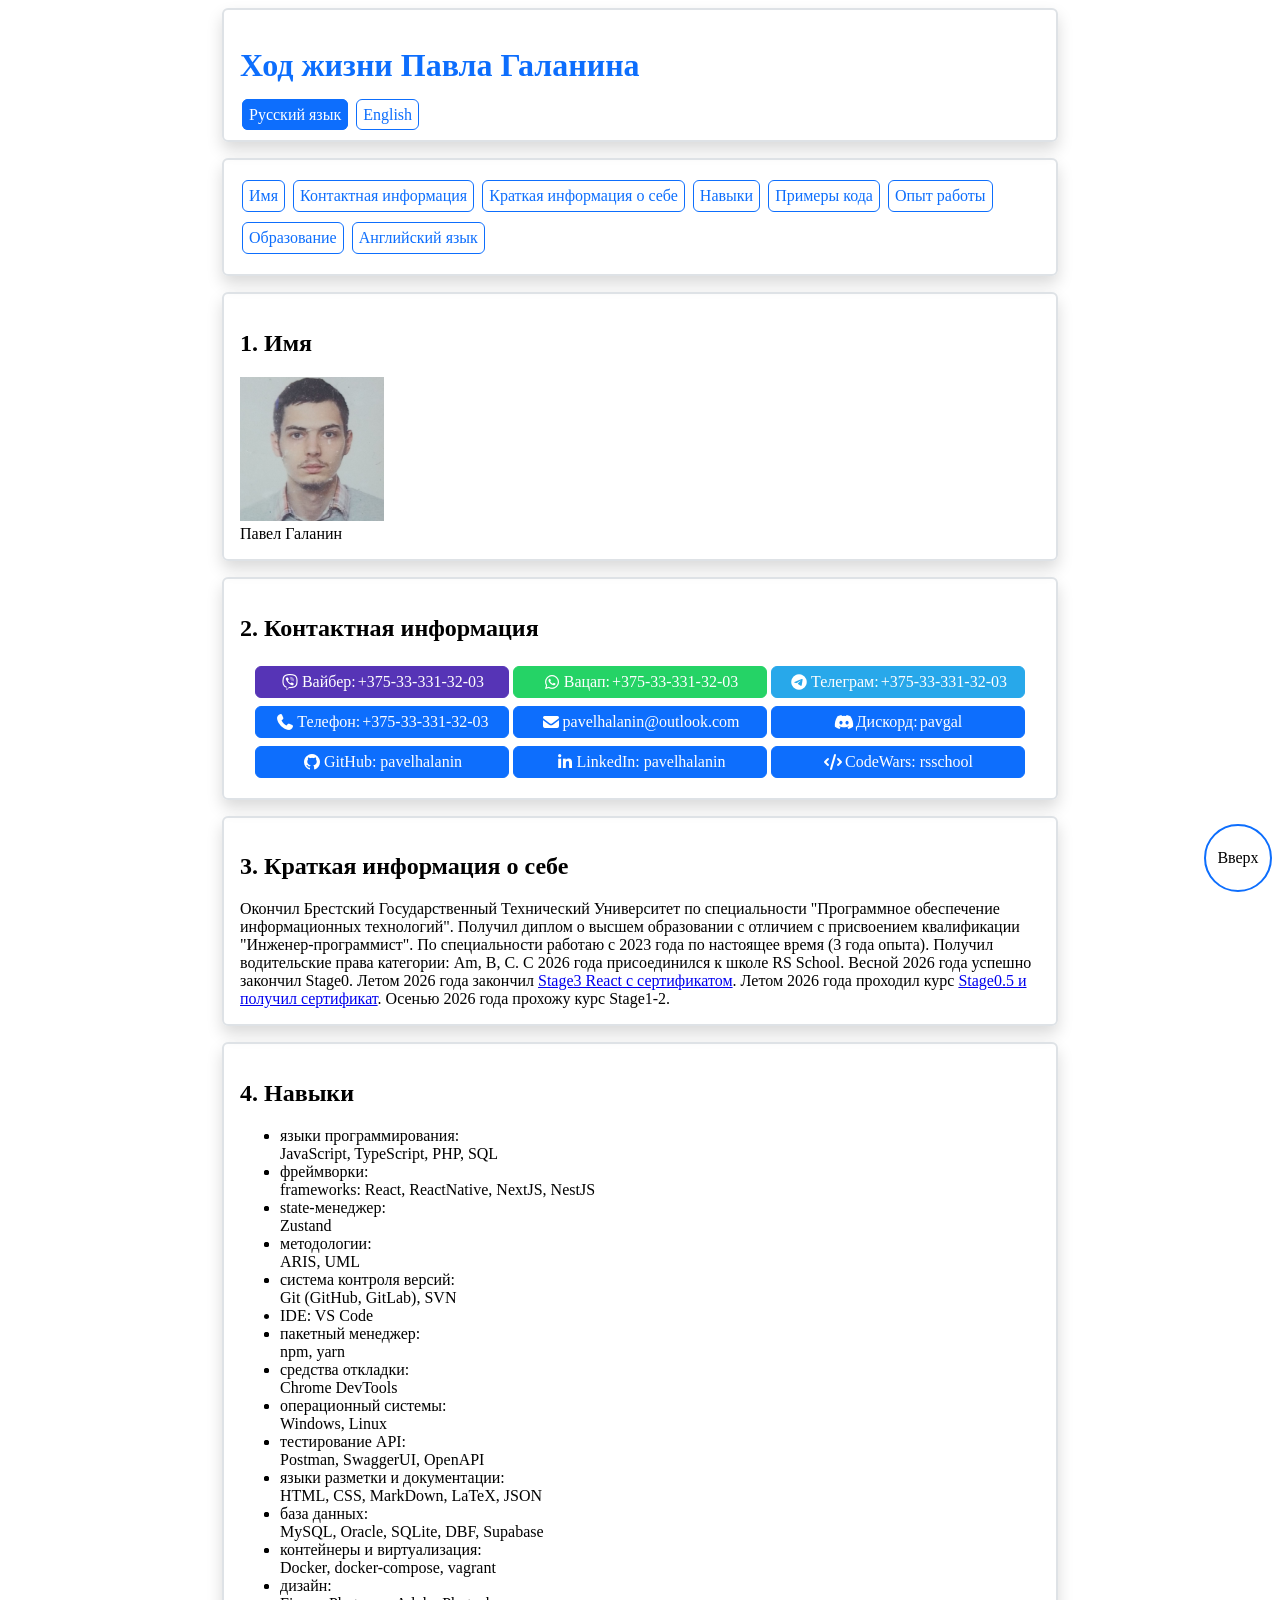
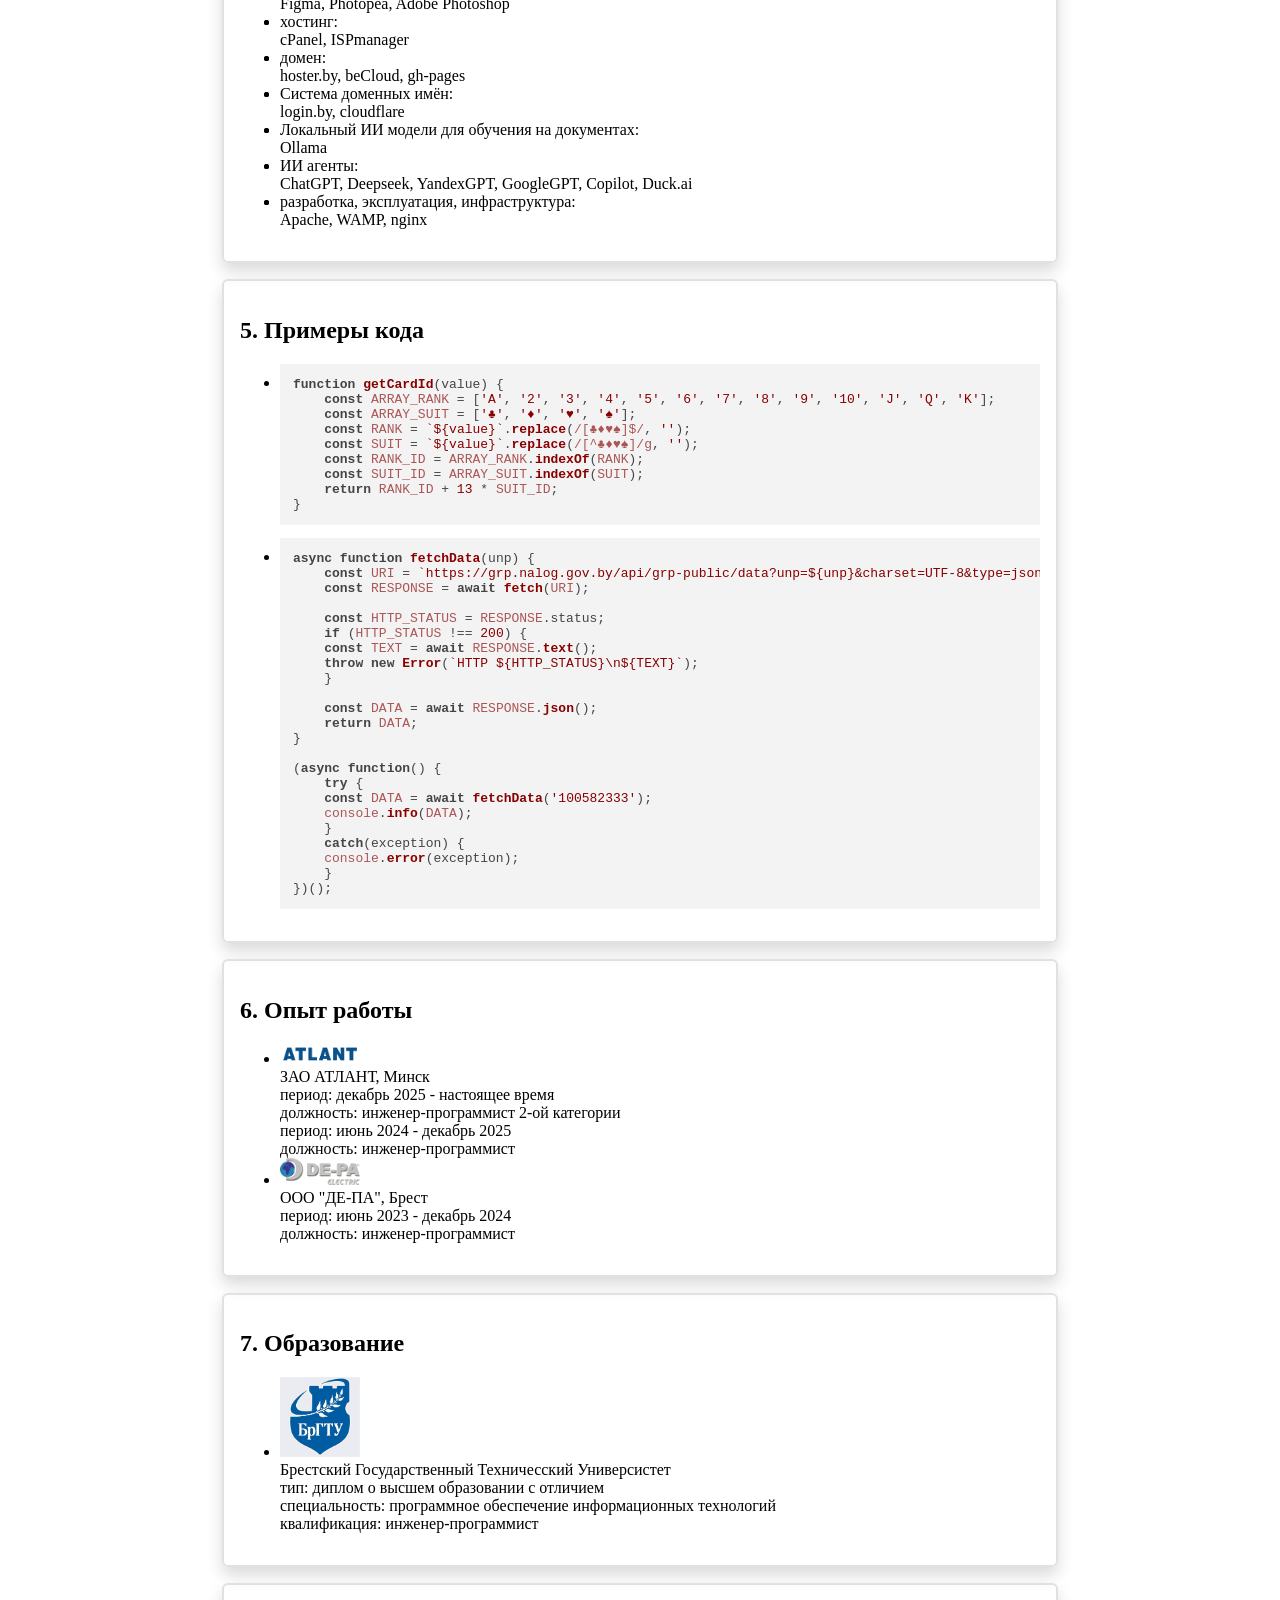
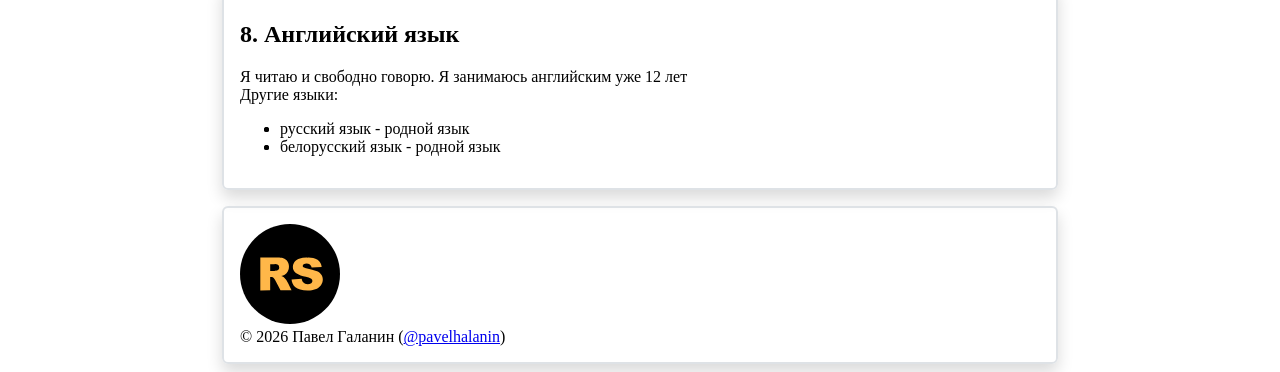
==== index.html @ 4075bc16 "feat: css added for contact information" ====
<!DOCTYPE html>
<html lang="en">

<head>
    <meta charset="UTF-8">
    <meta name="viewport" content="width=device-width, initial-scale=1.0">
    <title>CV</title>
    <link rel="stylesheet" href="./style.css">
    <link rel="stylesheet" href="./assets/libs/fontawesome-free/modules/@fortawesome/fontawesome-free/css/all.min.css">
</head>

<body>
    <input type="radio" name="lang" value="ru" id="lang-ru" checked>
    <input type="radio" name="lang" value="en" id="lang-en">
    <a href="#top">
        <span data-lang="ru">Вверх</span>
        <span data-lang="en">Top</span>
    </a>
    <div class="page__content_wrapper" id="#top">
        <div class="page__content_inner">
            <h1 class="text-primary">
                <span data-lang="ru">Ход жизни Павла Галанина</span>
                <span data-lang="en">Pavel Halanin CV</span>
            </h1>
            <span>
                <label class="btn language__label" for="lang-ru">Русский язык</label>
            </span>
            <span>
                <label class="btn language__label" for="lang-en">English</label>
            </span>
        </div>
    </div>
    <header class="page__content_wrapper">
        <div class="page__content_inner">
            <nav class="page__main_menu">
                <ul>
                    <li>
                        <a class="btn btn-outline-primary" href="#id1-full-name">
                            <span data-lang="ru">Имя</span>
                            <span data-lang="en">Full Name</span>
                        </a>
                    </li>
                    <li>
                        <a class="btn btn-outline-primary" href="#id2-contact-information">
                            <span data-lang="ru">Контактная информация</span>
                            <span data-lang="en">Contact information</span>
                        </a>
                    </li>
                    <li>
                        <a class="btn btn-outline-primary" href="#id3-brief-self-introduction">
                            <span data-lang="ru">Краткая информация о себе</span>
                            <span data-lang="en">Brief Self&#8209;Introduction</span>
                        </a>
                    </li>
                    <li>
                        <a class="btn btn-outline-primary" href="#id4-skills">
                            <span data-lang="ru">Навыки</span>
                            <span data-lang="en">Skills</span>
                        </a>
                    </li>
                    <li>
                        <a class="btn btn-outline-primary" href="#id5-code-examples">
                            <span data-lang="ru">Примеры кода</span>
                            <span data-lang="en">Code Examples</span>
                        </a>
                    </li>
                    <li>
                        <a class="btn btn-outline-primary" href="#id6-work-experience">
                            <span data-lang="ru">Опыт работы</span>
                            <span data-lang="en">Work Experience</span>
                        </a>
                    </li>
                    <li>
                        <a class="btn btn-outline-primary" href="#id7-education">
                            <span data-lang="ru">Образование</span>
                            <span data-lang="en">Education</span>
                        </a>
                    </li>
                    <li>
                        <a class="btn btn-outline-primary" href="#id8-english-language">
                            <span data-lang="ru">Английский язык</span>
                            <span data-lang="en">English Language</span>
                        </a>
                    </li>
                </ul>
            </nav>
        </div>
    </header>
    <main>
        <section class="page__content_wrapper" id="id1-full-name">
            <div class="page__content_inner">
                <h2>
                    <span data-lang="ru">1. Имя</span>
                    <span data-lang="en">1. Full Name</span>
                </h2>
                <div>
                    <img src="./assets/name/I.png" alt="">
                </div>
                <div data-lang="ru">Павел Галанин</div>
                <div data-lang="en">Pavel Halanin</div>
            </div>
        </section>
        <section class="page__content_wrapper" id="id2-contact-information">
            <div class="page__content_inner">
                <h2>
                    <span data-lang="ru">2. Контактная информация</span>
                    <span data-lang="en">2. Contact information</span>
                </h2>
                <ul>
                    <li>
                        <a class="btn btn-primary" data-contact-type="viber" href="viber://add?number=375333313203">
                            <i class="fa-brands fa-viber"></i>
                            <span data-lang="ru">Вайбер:</span>
                            <span data-lang="en">Viber:</span>
                            +375&#8209;33&#8209;331&#8209;32&#8209;03
                        </a>
                    </li>
                    <li>
                        <a class="btn btn-primary" data-contact-type="whatsapp" href="https://api.whatsapp.com/send?phone=375333313203">
                            <i class="fa-brands fa-whatsapp"></i>
                            <span data-lang="ru">Вацап:</span>
                            <span data-lang="en">WhatsApp:</span>
                            +375&#8209;33&#8209;331&#8209;32&#8209;03
                        </a>
                    </li>
                    <li>
                        <a class="btn btn-primary" data-contact-type="telegram" href="https://t.me/+375333313203">
                            <i class="fa-brands fa-telegram"></i>
                            <span data-lang="ru">Телеграм:</span>
                            <span data-lang="en">Telegram:</span>
                            +375&#8209;33&#8209;331&#8209;32&#8209;03
                        </a>
                    </li>
                                 <li>
                        <a class="btn btn-primary" href="tel:+375333313203">
                            <i class="fa-solid fa-phone"></i>
                            <span data-lang="ru">Телефон:</span>
                            <span data-lang="en">Phone:</span>
                            +375&#8209;33&#8209;331&#8209;32&#8209;03
                        </a>
                    </li>
                    <li>
                        <a class="btn btn-primary" href="mailto:pavelhalanin@outlook.com">
                            <i class="fa-solid fa-envelope"></i>
                            pavelhalanin@outlook.com
                        </a>
                    </li>
                    <li>
                        <a class="btn btn-primary" href="https://discord.com/users/1482615972060991488">
                            <i class="fa-brands fa-discord"></i>
                            <span data-lang="ru">Дискорд:</span>
                            <span data-lang="en">Discord:</span>
                            pavgal
                        </a>
                    </li>
                    <li>
                        <a class="btn btn-primary" href="https://github.com/pavelhalanin">
                            <i class="fa-brands fa-github"></i>
                            GitHub:
                            pavelhalanin
                        </a>
                    </li>
                    <li>
                        <a class="btn btn-primary" href="https://www.linkedin.com/in/pavelhalanin/">
                            <i class="fa-brands fa-linkedin-in"></i>
                            LinkedIn:
                            pavelhalanin
                        </a>
                    </li>
                    <li>
                        <a class="btn btn-primary" href="https://www.codewars.com/users/rsschool_7f3e087f4b5570c1">
                            <i class="fa-solid fa-code"></i>
                            CodeWars:
                            rsschool
                        </a>
                    </li>
                </ul>
            </div>
        </section>
        <section class="page__content_wrapper" id="id3-brief-self-introduction">
            <div class="page__content_inner">
                <h2>
                    <span data-lang="ru">3. Краткая информация о себе</span>
                    <span data-lang="en">3. Brief Self&#8209;Introduction</span>
                </h2>
                <div data-lang="ru">
                    Окончил Брестский Государственный Технический Университет по специальности "Программное обеспечение
                    информационных технологий". Получил диплом о высшем образовании с отличием с присвоением
                    квалификации
                    "Инженер&#8209;программист". По специальности работаю с 2023 года по настоящее время (3 года опыта).
                    Получил
                    водительские права категории: Am, B, C. С 2026 года присоединился к школе RS School. Весной 2026
                    года
                    успешно закончил Stage0. Летом 2026 года закончил <a target="_blank"
                        href="https://app.rs.school/certificate/sbwv7urx">Stage3 React с
                        сертификатом</a>. Летом 2026 года проходил курс <a target="_blank"
                        href="https://app.rs.school/certificate/zqp3ydoz">Stage0.5 и получил
                        сертификат</a>. Осенью 2026 года прохожу курс Stage1&#8209;2.
                </div>
                <div data-lang="en">
                    I graduated from Brest State Technical University with a degree in Information Technology Software.
                    Obtained
                    a higher education diploma with honors, qualifying as a Software Engineer. I have been working in
                    the
                    field
                    since 2023 (3 years of experience). Obtained a driver's license for categories: Am, B, C. In 2026, I
                    joined
                    RS School. In the spring of 2026, I successfully completed Stage 0. In the summer of 2026, I
                    completed
                    the
                    <a target="_blank" href="https://app.rs.school/certificate/sbwv7urx">Stage 3 React course and
                        received a
                        certificate</a>. Also in the
                    summer of 2026, I completed the <a target="_blank"
                        href="https://app.rs.school/certificate/zqp3ydoz">Stage
                        0.5 course and obtained a
                        certificate</a>. In the autumn of 2026, I am taking the Stage 1&#8209;2
                    course.
                </div>
            </div>
        </section>
        <section class="page__content_wrapper" id="id4-skills">
            <div class="page__content_inner">
                <h2>
                    <span data-lang="ru">4. Навыки</span>
                    <span data-lang="en">4. Skills</span>
                </h2>
                <ul>
                    <li>
                        <span data-lang="ru">языки программирования:</span>
                        <span data-lang="en">programming languages</span>
                        JavaScript, TypeScript, PHP, SQL
                    </li>
                    <li>
                        <span data-lang="ru">фреймворки:</span>
                        <span data-lang="en">frameworks:</span>
                        frameworks: React, ReactNative, NextJS, NestJS
                    </li>
                    <li>
                        <span data-lang="ru">state&#8209;менеджер:</span>
                        <span data-lang="en">state manager:</span>
                        Zustand
                    </li>
                    <li>
                        <span data-lang="ru">методологии:</span>
                        <span data-lang="en">methodologies:</span>
                        ARIS, UML
                    </li>
                    <li>
                        <span data-lang="ru">система контроля версий:</span>
                        <span data-lang="en">version control systems:</span>
                        Git (GitHub, GitLab), SVN
                    </li>
                    <li>
                        IDE: VS Code
                    </li>
                    <li>
                        <span data-lang="ru">пакетный менеджер:</span>
                        <span data-lang="en">package managers:</span>
                        npm, yarn
                    </li>
                    <li>
                        <span data-lang="ru">средства откладки:</span>
                        <span data-lang="en">debugging tools:</span>
                        Chrome DevTools
                    </li>
                    <li>
                        <span data-lang="ru">операционный системы:</span>
                        <span data-lang="en">operating systems:</span>
                        Windows, Linux
                    </li>
                    <li>
                        <span data-lang="ru">тестирование API:</span>
                        <span data-lang="en">API testing:</span>
                        Postman, SwaggerUI, OpenAPI
                    </li>
                    <li>
                        <span data-lang="ru">языки разметки и документации:</span>
                        <span data-lang="en">markup &amp; documentation languages:</span>
                        HTML, CSS, MarkDown, LaTeX, JSON
                    </li>
                    <li>
                        <span data-lang="ru">база данных:</span>
                        <span data-lang="en">database:</span>
                        MySQL, Oracle, SQLite, DBF, Supabase
                    </li>
                    <li>
                        <span data-lang="ru">контейнеры и виртуализация:</span>
                        <span data-lang="en">containers &amp; virtualization:</span>
                        Docker, docker-compose, vagrant
                    </li>
                    <li>
                        <span data-lang="ru">дизайн:</span>
                        <span data-lang="en">design:</span>
                        Figma, Photopea, Adobe Photoshop
                    </li>
                    <li>
                        <span data-lang="ru">хостинг:</span>
                        <span data-lang="en">hosting:</span>
                        cPanel, ISPmanager
                    </li>
                    <li>
                        <span data-lang="ru">домен:</span>
                        <span data-lang="en">domain:</span>
                        hoster.by, beCloud, gh&#8209;pages
                    </li>
                    <li>
                        <span data-lang="ru">Система доменных имён:</span>
                        <span data-lang="en">Domain Name System:</span>
                        login.by, cloudflare
                    </li>
                    <li>
                        <span data-lang="ru">Локальный ИИ модели для обучения на документах:</span>
                        <span data-lang="en">Local AI Models for RAG:</span>
                        Ollama
                    </li>
                    <li>
                        <span data-lang="ru">ИИ агенты:</span>
                        <span data-lang="en">AI agents:</span>
                        ChatGPT, Deepseek, YandexGPT, GoogleGPT, Copilot, Duck.ai
                    </li>
                    <li>
                        <span data-lang="ru">разработка, эксплуатация, инфраструктура:</span>
                        <span data-lang="en">dev ops &amp; infrastructure:</span>
                        Apache, WAMP, nginx
                    </li>
                </ul>
            </div>
        </section>
        <section class="page__content_wrapper" id="id5-code-examples">
            <div class="page__content_inner">
                <h2>
                    <span data-lang="ru">5. Примеры кода</span>
                    <span data-lang="en">5. Code Examples</span>
                </h2>
                <ul>
                    <li>
                        <pre class="mb-0"><code class="language-js">function getCardId(value) {
    const ARRAY_RANK = ['A', '2', '3', '4', '5', '6', '7', '8', '9', '10', 'J', 'Q', 'K'];
    const ARRAY_SUIT = ['♣', '♦', '♥', '♠'];
    const RANK = `${value}`.replace(/[♣♦♥♠]$/, '');
    const SUIT = `${value}`.replace(/[^♣♦♥♠]/g, '');
    const RANK_ID = ARRAY_RANK.indexOf(RANK);
    const SUIT_ID = ARRAY_SUIT.indexOf(SUIT);
    return RANK_ID + 13 * SUIT_ID;
}</code></pre>
                    </li>
                    <li>
                        <pre class="mb-0"><code class="language-js">async function fetchData(unp) {
    const URI = `https://grp.nalog.gov.by/api/grp-public/data?unp=${unp}&amp;charset=UTF-8&amp;type=json`;
    const RESPONSE = await fetch(URI);

    const HTTP_STATUS = RESPONSE.status;
    if (HTTP_STATUS !== 200) {
    const TEXT = await RESPONSE.text();
    throw new Error(`HTTP ${HTTP_STATUS}\n${TEXT}`);
    }

    const DATA = await RESPONSE.json();
    return DATA;
}

(async function() {
    try {
    const DATA = await fetchData('100582333');
    console.info(DATA);
    }
    catch(exception) {
    console.error(exception);
    }
})();</code></pre>
                    </li>
                </ul>
            </div>
        </section>
        <section class="page__content_wrapper" id="id6-work-experience">
            <div class="page__content_inner">
                <h2>
                    <span data-lang="ru">6. Опыт работы</span>
                    <span data-lang="en">6. Work Experience</span>
                </h2>
                <ul>
                    <li>
                        <div>
                            <img src="./assets/work/atlant.jpg" alt="" width="80">
                        </div>
                        <div>
                            <div>
                                <span data-lang="ru">ЗАО АТЛАНТ, Минск</span>
                                <span data-lang="en">ZAO ATLANT, Minsk</span>
                            </div>
                            <div>
                                <span data-lang="ru">период: декабрь 2025 &#8209; настоящее время</span>
                                <span data-lang="en">period: December 2025 &#8209; present</span>
                            </div>
                            <div>
                                <span data-lang="ru">должность: инженер&#8209;программист 2&#8209;ой категории</span>
                                <span data-lang="en">position: Middle Software Engineer</span>
                            </div>
                            <div>
                                <span data-lang="ru">период: июнь 2024 &#8209; декабрь 2025</span>
                                <span data-lang="en">period: June 2024 &#8209; December 2025</span>
                            </div>
                            <div>
                                <span data-lang="ru">должность: инженер&#8209;программист</span>
                                <span data-lang="en">position: Software Engineer</span>
                            </div>
                        </div>
                    </li>
                    <li>
                        <div>
                            <img src="./assets/work/de-pa-electric.png" alt="" width="80">
                        </div>
                        <div>
                            <div>
                                <span data-lang="ru">ООО "ДЕ&#8209;ПА", Брест</span>
                                <span data-lang="en">OOO DE&#8209;PA, Brest</span>
                            </div>
                            <div>
                                <span data-lang="ru">период: июнь 2023 &#8209; декабрь 2024</span>
                                <span data-lang="en">period: June 2023 &#8209; December 2024</span>
                            </div>
                            <div>
                                <span data-lang="ru">должность: инженер&#8209;программист</span>
                                <span data-lang="en">position: Software Engineer</span>
                            </div>
                        </div>
                    </li>
                </ul>
            </div>
        </section>
        <section class="page__content_wrapper" id="id7-education">
            <div class="page__content_inner">
                <h2>
                    <span data-lang="ru">7. Образование</span>
                    <span data-lang="en">7. Education</span>
                </h2>
                <ul>
                    <li>
                        <div>
                            <img src="./assets/education/brgtu.jpg" alt="" width="80">
                        </div>
                        <div>
                            <div>
                                <span data-lang="ru">Брестский Государственный Техничесский Универсистет</span>
                                <span data-lang="en">Brest State Technical University</span>
                            </div>
                            <div>
                                <span data-lang="ru">тип: диплом о высшем образовании с отличием</span>
                                <span data-lang="en">type: diploma of higher education with honors</span>
                            </div>
                            <div>
                                <span data-lang="ru">специальность: программное обеспечение информационных
                                    технологий</span>
                                <span data-lang="en">specialty: information technology software</span>
                            </div>
                            <div>
                                <span data-lang="ru">квалификация: инженер&#8209;программист</span>
                                <span data-lang="en">qualification: software engineer</span>
                            </div>
                        </div>
                    </li>
                </ul>
            </div>
        </section>
        <section class="page__content_wrapper" id="id8-english-language">
            <div class="page__content_inner">
                <h2>
                    <span data-lang="ru">8. Английский язык</span>
                    <span data-lang="en">8. English Language</span>
                </h2>
                <div>
                    <span data-lang="ru">Я читаю и свободно говорю. Я занимаюсь английским уже 12 лет</span>
                    <span data-lang="en">I read, I speak fluently. I've been practicing English for 12 years.</span>
                </div>
                <div>
                    <span data-lang="ru">Другие языки:</span>
                    <span data-lang="en">Other languages:</span>
                </div>
                <ul>
                    <li>
                        <span data-lang="ru">русский язык &#8209; родной язык</span>
                        <span data-lang="en">Russian &#8209; native Language</span>
                    </li>
                    <li>
                        <span data-lang="ru">белорусский язык &#8209; родной язык</span>
                        <span data-lang="en">Belarusian &#8209; native Language</span>
                    </li>
                </ul>
            </div>
        </section>
    </main>
    <footer class="page__content_wrapper">
        <div class="page__content_inner">
            <div>
                <span data-lang="ru"><a title="Ссылка на курс" href="https://rs.school/courses/javascript"><img
                            src="./assets/footer/rss-logo.svg" alt="RS School" height="100"></a></span>
                <span data-lang="en"><a title="Course link" href="https://rs.school/courses/javascript"><img
                            src="./assets/footer/rss-logo.svg" alt="RS School" height="100"></a></span>
            </div>
            <div>
                <span data-lang="ru">© 2026 Павел Галанин (<a title="Ссылка на GitHub"
                        href="https://github.com/pavelhalanin">@pavelhalanin</a>)</span>
                <span data-lang="en">© 2026 Pavel Halanin (<a title="Link to GitHub"
                        href="https://github.com/pavelhalanin">@pavelhalanin</a>)</span>
            </div>
        </div>
    </footer>
    <link rel="stylesheet"
        href="./assets/libs/highlight.js/cdnjs.cloudflare.com/ajax/libs/highlight.js/11.12.0/styles/default.min.css">
    <script
        src="./assets/libs/highlight.js/cdnjs.cloudflare.com/ajax/libs/highlight.js/11.12.0/highlight.min.js"></script>
    <script>hljs.highlightAll();</script>
</body>

</html>
---- style.css ----
html {
    width: 100%;
    height: 100%;
    scroll-behavior: smooth;
}

body {
    width: 100%;
    height: 100%;
    margin: 0;
}

:root {
    --color-viber: #5634b6;
    --color-whatsapp: #25d366;
    --color-telegram: #28a8ea;
    --color-primary: rgb(13, 110, 253);
}

#lang-en,
#lang-ru {
    display: none;
}

body:has(#lang-en:checked) [data-lang="en"],
body:has(#lang-ru:checked) [data-lang="ru"] {
    display: inline;
}

[data-lang] {
    display: none;
}

body:has(#lang-en:checked) [data-lang="en"],
body:has(#lang-ru:checked) [data-lang="ru"] {
    display: inherit;
}

label[for='lang-ru'],
label[for='lang-en'] {
    color: var(--color-primary);
    background-color: rgba(0, 0, 0, 0);
    border-color: var(--color-primary);
}

body:has(#lang-ru:checked) label[for='lang-ru'],
body:has(#lang-en:checked) label[for='lang-en'] {
    color: rgb(255, 255, 255);
    background-color: var(--color-primary);
    border-color: var(--color-primary);
}

a[href='#top'] {
    display: block;
    position: fixed;
    bottom: 8px;
    right: 8px;
    width: 64px;
    height: 64px;
    border: 2px solid var(--color-primary);
    border-radius: 50%;

    display: flex;
    justify-content: center;
    align-items: center;
    text-decoration: none;
    color: var(--text-color);
}

.page__content_wrapper {
    padding: 8px 0;
}

.page__content_inner {
    max-width: 800px;
    margin: 0 auto;
    padding: 16px;
    box-shadow: 0 0.5rem 1rem rgba(0, 0, 0, 0.15);
    border: 2px solid #dee2e6;
    border-radius: 6px;
}

.btn {
    border-radius: 6px;
    border-width: 0.8px;
    border-style: solid;
    cursor: pointer;
    margin: 4px 2px;
    padding: 6px;
}

.btn-primary {
    color: rgb(255, 255, 255);
    background-color: var(--color-primary);
    border-color: var(--color-primary);
}

.btn-outline-primary {
    color: var(--color-primary);
    background-color: rgba(0, 0, 0, 0);
    border-color: var(--color-primary);
}

.text-primary {
    color: var(--color-primary);
}

.page__main_menu ul {
    margin: 0;
    padding: 0;

    display: flex;
    flex-wrap: wrap;
    gap: 2px 4px;
}

.page__main_menu ul>li {
    list-style-type: none;
}

.page__main_menu ul>li>a {
    text-decoration: none;
    display: block;
}

body:has(#id1-full-name:target) .page__main_menu a[href='#id1-full-name'],
body:has(#id2-contact-information:target) .page__main_menu a[href='#id2-contact-information'],
body:has(#id3-brief-self-introduction:target) .page__main_menu a[href='#id3-brief-self-introduction'],
body:has(#id4-skills:target) .page__main_menu a[href='#id4-skills'],
body:has(#id5-code-examples:target) .page__main_menu a[href='#id5-code-examples'],
body:has(#id6-work-experience:target) .page__main_menu a[href='#id6-work-experience'],
body:has(#id7-education:target) .page__main_menu a[href='#id7-education'],
body:has(#id8-english-language:target) .page__main_menu a[href='#id8-english-language'] {
    color: rgb(255, 255, 255);
    background-color: var(--color-primary);
    border-color: var(--color-primary);
}

#id2-contact-information ul {
    margin: 0;
    padding: 0;

    display: flex;
    flex-wrap: wrap;
    align-items: center;
    justify-content: center;
}

#id2-contact-information ul>li {
    list-style-type: none;
}

#id2-contact-information ul>li>a {
    display: block;
    min-width: 240px;
    text-decoration: none;


    display: flex;
    justify-content: center;
    align-items: center;
    gap: 2px;
}

#id2-contact-information a[data-contact-type="viber"] {
    background-color: var(--color-viber);
    border-color: var(--color-viber);
}

#id2-contact-information a[data-contact-type="whatsapp"] {
    background-color: var(--color-whatsapp);
    border-color: var(--color-whatsapp);
}

#id2-contact-information a[data-contact-type="telegram"] {
    background-color: var(--color-telegram);
    border-color: var(--color-telegram);
}
---- assets/libs/highlight.js/cdnjs.cloudflare.com/ajax/libs/highlight.js/11.12.0/styles/default.min.css ----
/*!
  Theme: Default
  Description: Original highlight.js style
  Author: (c) Ivan Sagalaev <maniac@softwaremaniacs.org>
  Maintainer: @highlightjs/core-team
  Website: https://highlightjs.org/
  License: see project LICENSE
  Touched: 2021
*/pre code.hljs{display:block;overflow-x:auto;padding:1em}code.hljs{padding:3px 5px}.hljs{background:#f3f3f3;color:#444}.hljs-comment{color:#697070}.hljs-punctuation,.hljs-tag{color:#444a}.hljs-tag .hljs-attr,.hljs-tag .hljs-name{color:#444}.hljs-attribute,.hljs-doctag,.hljs-keyword,.hljs-meta .hljs-keyword,.hljs-name,.hljs-selector-tag{font-weight:700}.hljs-deletion,.hljs-number,.hljs-quote,.hljs-selector-class,.hljs-selector-id,.hljs-string,.hljs-template-tag,.hljs-type{color:#800}.hljs-section,.hljs-title{color:#800;font-weight:700}.hljs-link,.hljs-operator,.hljs-regexp,.hljs-selector-attr,.hljs-selector-pseudo,.hljs-symbol,.hljs-template-variable,.hljs-variable{color:#ab5656}.hljs-literal{color:#695}.hljs-addition,.hljs-built_in,.hljs-bullet,.hljs-code{color:#397300}.hljs-meta{color:#1f7199}.hljs-meta .hljs-string{color:#38a}.hljs-emphasis{font-style:italic}.hljs-strong{font-weight:700}
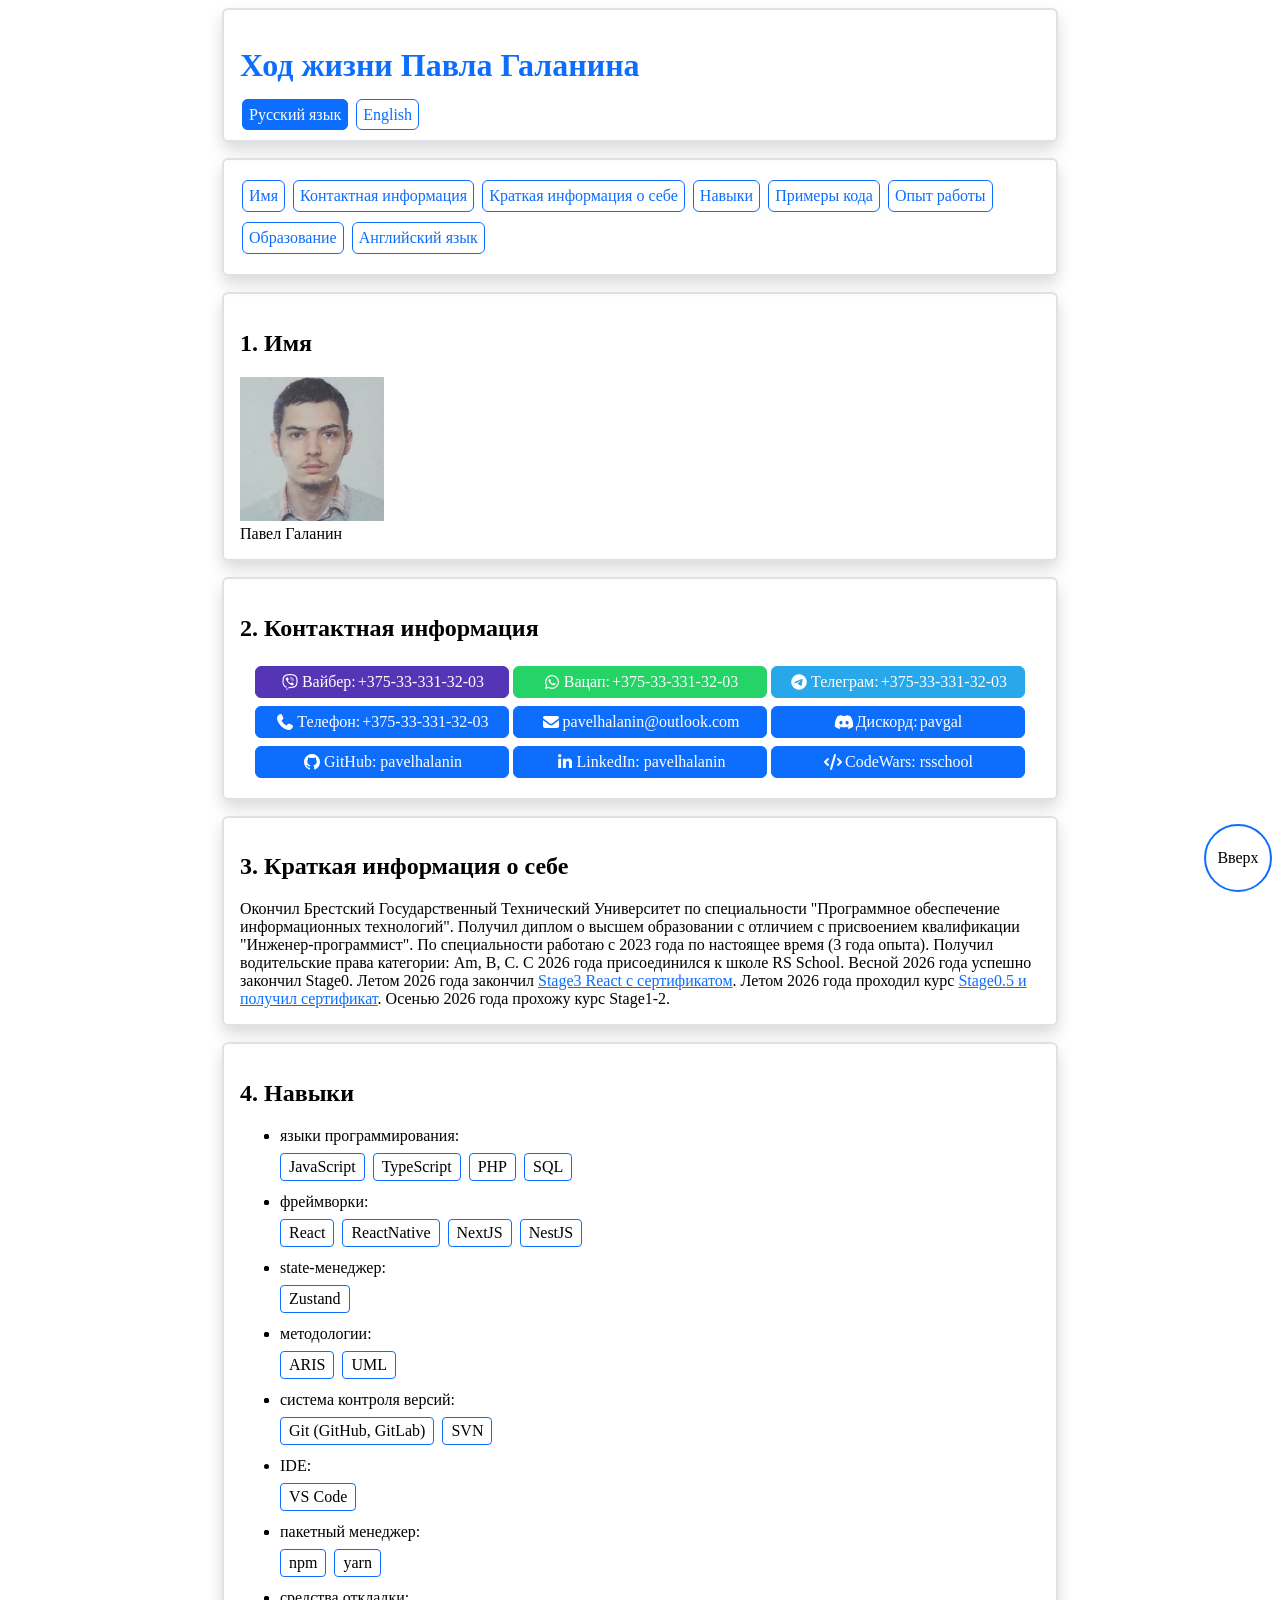
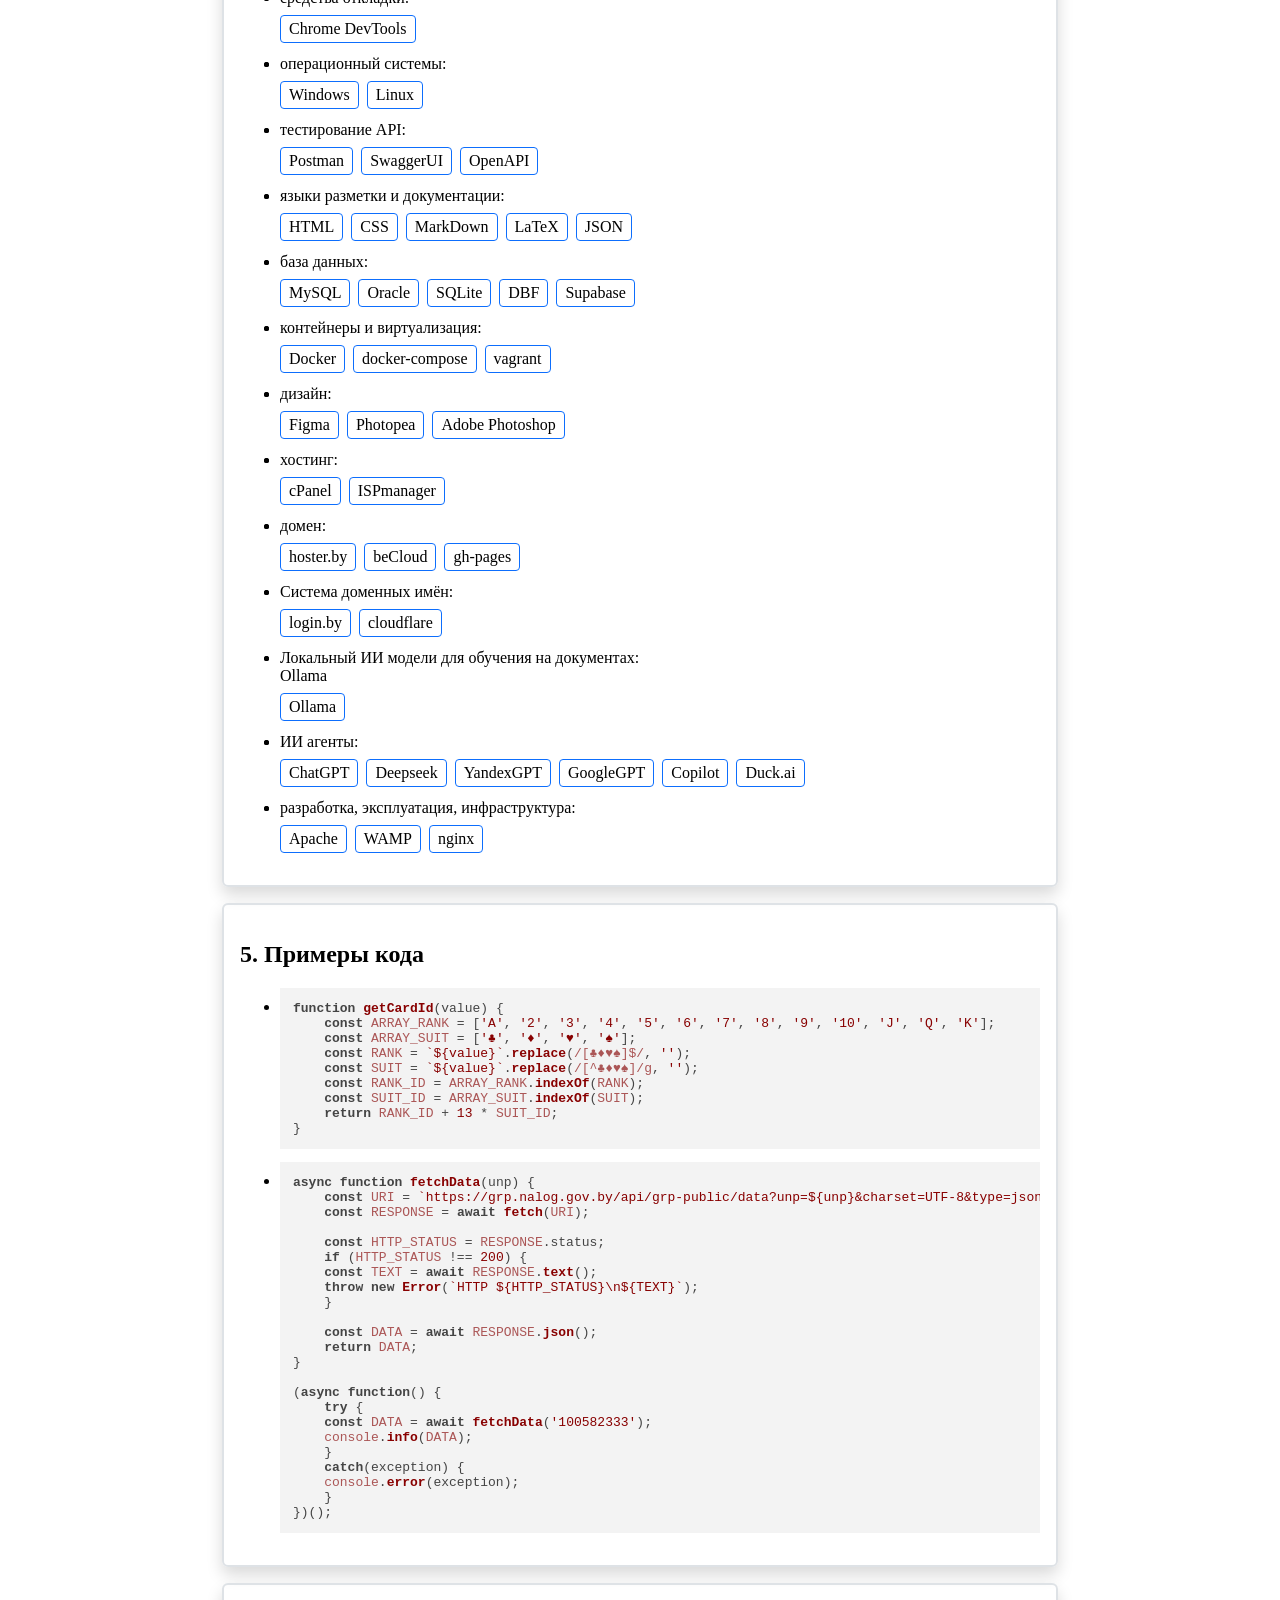
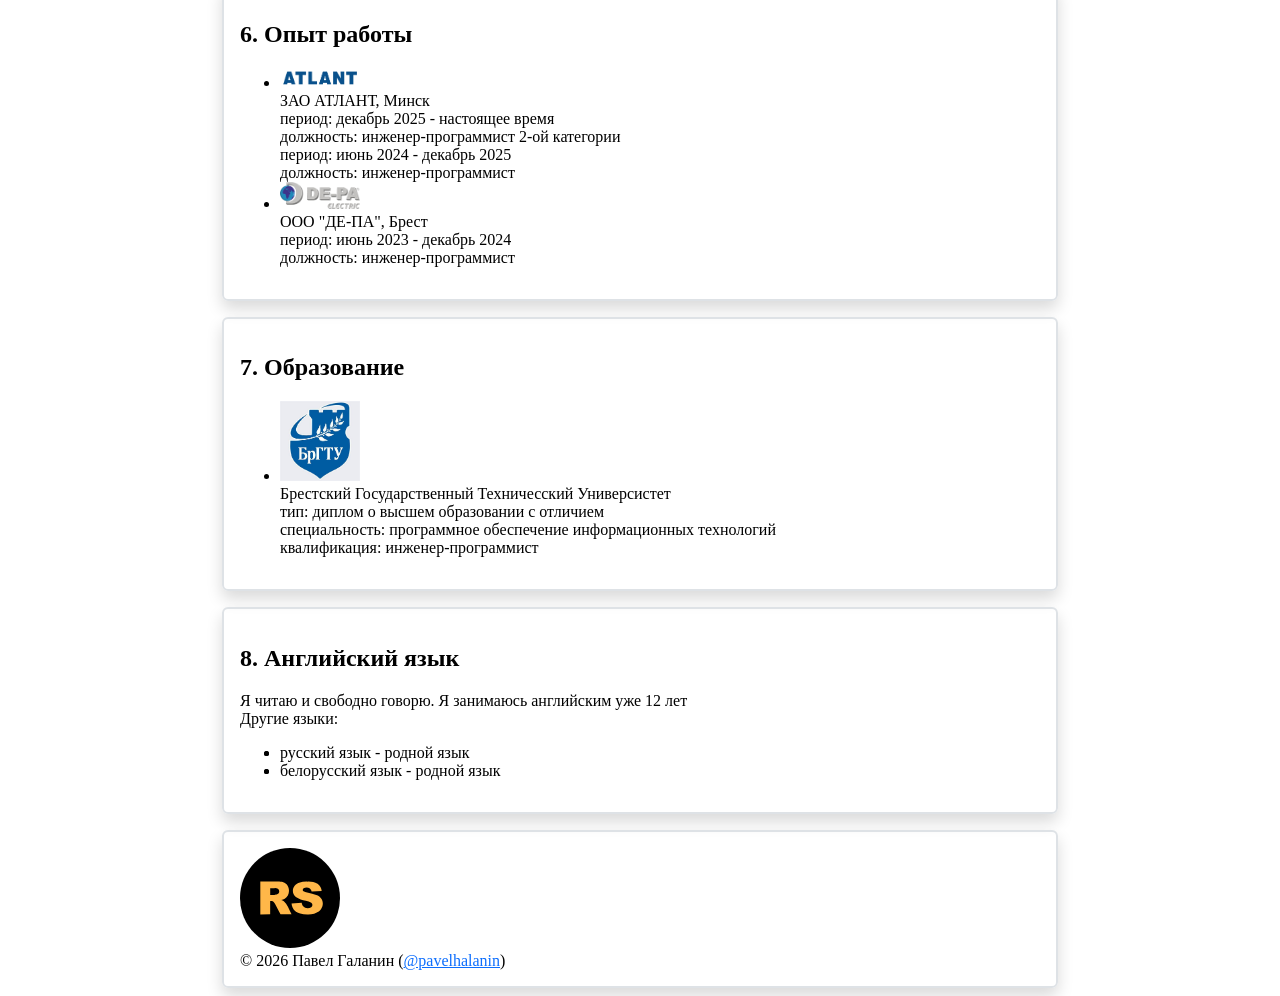
==== commit 815aae27: "feat: css added for skills" ====
--- a/index.html
+++ b/index.html
@@ -116,7 +116,8 @@
                         </a>
                     </li>
                     <li>
-                        <a class="btn btn-primary" data-contact-type="whatsapp" href="https://api.whatsapp.com/send?phone=375333313203">
+                        <a class="btn btn-primary" data-contact-type="whatsapp"
+                            href="https://api.whatsapp.com/send?phone=375333313203">
                             <i class="fa-brands fa-whatsapp"></i>
                             <span data-lang="ru">Вацап:</span>
                             <span data-lang="en">WhatsApp:</span>
@@ -131,7 +132,7 @@
                             +375&#8209;33&#8209;331&#8209;32&#8209;03
                         </a>
                     </li>
-                                 <li>
+                    <li>
                         <a class="btn btn-primary" href="tel:+375333313203">
                             <i class="fa-solid fa-phone"></i>
                             <span data-lang="ru">Телефон:</span>
@@ -229,100 +230,177 @@
                     <li>
                         <span data-lang="ru">языки программирования:</span>
                         <span data-lang="en">programming languages</span>
-                        JavaScript, TypeScript, PHP, SQL
+                        <ul>
+                            <li>JavaScript</li>
+                            <li>TypeScript</li>
+                            <li>PHP</li>
+                            <li>SQL</li>
+                        </ul>
                     </li>
                     <li>
                         <span data-lang="ru">фреймворки:</span>
                         <span data-lang="en">frameworks:</span>
-                        frameworks: React, ReactNative, NextJS, NestJS
+                        <ul>
+                            <li>React</li>
+                            <li>ReactNative</li>
+                            <li>NextJS</li>
+                            <li>NestJS</li>
+                        </ul>
                     </li>
                     <li>
                         <span data-lang="ru">state&#8209;менеджер:</span>
                         <span data-lang="en">state manager:</span>
-                        Zustand
+                        <ul>
+                            <li>Zustand</li>
+                        </ul>
                     </li>
                     <li>
                         <span data-lang="ru">методологии:</span>
                         <span data-lang="en">methodologies:</span>
-                        ARIS, UML
+                        <ul>
+                            <li>ARIS</li>
+                            <li>UML</li>
+                        </ul>
                     </li>
                     <li>
                         <span data-lang="ru">система контроля версий:</span>
                         <span data-lang="en">version control systems:</span>
-                        Git (GitHub, GitLab), SVN
-                    </li>
-                    <li>
-                        IDE: VS Code
+                        <ul>
+                            <li>Git (GitHub, GitLab)</li>
+                            <li>SVN</li>
+                        </ul>
+                    </li>
+                    <li>
+                        IDE:
+                        <ul>
+                            <li>VS Code</li>
+                        </ul>
                     </li>
                     <li>
                         <span data-lang="ru">пакетный менеджер:</span>
                         <span data-lang="en">package managers:</span>
-                        npm, yarn
+                        <ul>
+                            <li>npm</li>
+                            <li>yarn</li>
+                        </ul>
                     </li>
                     <li>
                         <span data-lang="ru">средства откладки:</span>
                         <span data-lang="en">debugging tools:</span>
-                        Chrome DevTools
+                        <ul>
+                            <li>Chrome DevTools</li>
+                        </ul>
                     </li>
                     <li>
                         <span data-lang="ru">операционный системы:</span>
                         <span data-lang="en">operating systems:</span>
-                        Windows, Linux
+                        <ul>
+                            <li>Windows</li>
+                            <li>Linux</li>
+                        </ul>
                     </li>
                     <li>
                         <span data-lang="ru">тестирование API:</span>
                         <span data-lang="en">API testing:</span>
-                        Postman, SwaggerUI, OpenAPI
+                        <ul>
+                            <li>Postman</li>
+                            <li>SwaggerUI</li>
+                            <li>OpenAPI</li>
+                        </ul>
                     </li>
                     <li>
                         <span data-lang="ru">языки разметки и документации:</span>
                         <span data-lang="en">markup &amp; documentation languages:</span>
-                        HTML, CSS, MarkDown, LaTeX, JSON
+                        <ul>
+                            <li>HTML</li>
+                            <li>CSS</li>
+                            <li>MarkDown</li>
+                            <li>LaTeX</li>
+                            <li>JSON</li>
+                        </ul>
                     </li>
                     <li>
                         <span data-lang="ru">база данных:</span>
                         <span data-lang="en">database:</span>
-                        MySQL, Oracle, SQLite, DBF, Supabase
+                        <ul>
+                            <li>MySQL</li>
+                            <li>Oracle</li>
+                            <li>SQLite</li>
+                            <li>DBF</li>
+                            <li>Supabase</li>
+                        </ul>
                     </li>
                     <li>
                         <span data-lang="ru">контейнеры и виртуализация:</span>
                         <span data-lang="en">containers &amp; virtualization:</span>
-                        Docker, docker-compose, vagrant
+                        <ul>
+                            <li>Docker</li>
+                            <li>docker-compose</li>
+                            <li>vagrant</li>
+                        </ul>
                     </li>
                     <li>
                         <span data-lang="ru">дизайн:</span>
                         <span data-lang="en">design:</span>
-                        Figma, Photopea, Adobe Photoshop
+                        <ul>
+                            <li>Figma</li>
+                            <li>Photopea</li>
+                            <li>Adobe Photoshop</li>
+                        </ul>
                     </li>
                     <li>
                         <span data-lang="ru">хостинг:</span>
                         <span data-lang="en">hosting:</span>
-                        cPanel, ISPmanager
+                        <ul>
+                            <li>cPanel</li>
+                            <li>ISPmanager</li>
+                        </ul>
                     </li>
                     <li>
                         <span data-lang="ru">домен:</span>
                         <span data-lang="en">domain:</span>
-                        hoster.by, beCloud, gh&#8209;pages
+                        <ul>
+                            <li>hoster.by</li>
+                            <li>beCloud</li>
+                            <li>gh&#8209;pages</li>
+                        </ul>
                     </li>
                     <li>
                         <span data-lang="ru">Система доменных имён:</span>
                         <span data-lang="en">Domain Name System:</span>
-                        login.by, cloudflare
+                        <ul>
+                            <li>login.by</li>
+                            <li>cloudflare</li>
+                        </ul>
                     </li>
                     <li>
                         <span data-lang="ru">Локальный ИИ модели для обучения на документах:</span>
                         <span data-lang="en">Local AI Models for RAG:</span>
                         Ollama
+                        <ul>
+                            <li>Ollama</li>
+                        </ul>
                     </li>
                     <li>
                         <span data-lang="ru">ИИ агенты:</span>
                         <span data-lang="en">AI agents:</span>
-                        ChatGPT, Deepseek, YandexGPT, GoogleGPT, Copilot, Duck.ai
+                        <ul>
+                            <li>ChatGPT</li>
+                            <li>Deepseek</li>
+                            <li>YandexGPT</li>
+                            <li>GoogleGPT</li>
+                            <li>Copilot</li>
+                            <li>Duck.ai</li>
+                        </ul>
                     </li>
                     <li>
                         <span data-lang="ru">разработка, эксплуатация, инфраструктура:</span>
                         <span data-lang="en">dev ops &amp; infrastructure:</span>
-                        Apache, WAMP, nginx
+                        <ul>
+                            <li>Apache</li>
+                            <li>WAMP</li>
+                            <li>nginx</li>
+                        </ul>
                     </li>
                 </ul>
             </div>
--- a/style.css
+++ b/style.css
@@ -15,6 +15,11 @@
     --color-whatsapp: #25d366;
     --color-telegram: #28a8ea;
     --color-primary: rgb(13, 110, 253);
+    --color-link: #0d6efd;
+}
+
+a {
+    color: var(--color-link);
 }
 
 #lang-en,
@@ -65,6 +70,7 @@
     align-items: center;
     text-decoration: none;
     color: var(--text-color);
+    background-color: rgba(255, 255, 255, 0.8);
 }
 
 .page__content_wrapper {
@@ -175,4 +181,29 @@
 #id2-contact-information a[data-contact-type="telegram"] {
     background-color: var(--color-telegram);
     border-color: var(--color-telegram);
+}
+
+#id4-skills>div>ul {
+    display: flex;
+    flex-direction: column;
+    gap: 12px;
+}
+
+#id4-skills>div>ul>li>ul {
+    margin: 0;
+    padding: 0;
+    padding-top: 8px;
+
+    display: flex;
+    flex-wrap: wrap;
+    align-items: center;
+    gap: 8px;
+}
+
+#id4-skills>div>ul>li>ul>li {
+    list-style-type: none;
+    display: block;
+    border: 1px solid var(--color-primary);
+    padding: 4px 8px;
+    border-radius: 4px;
 }
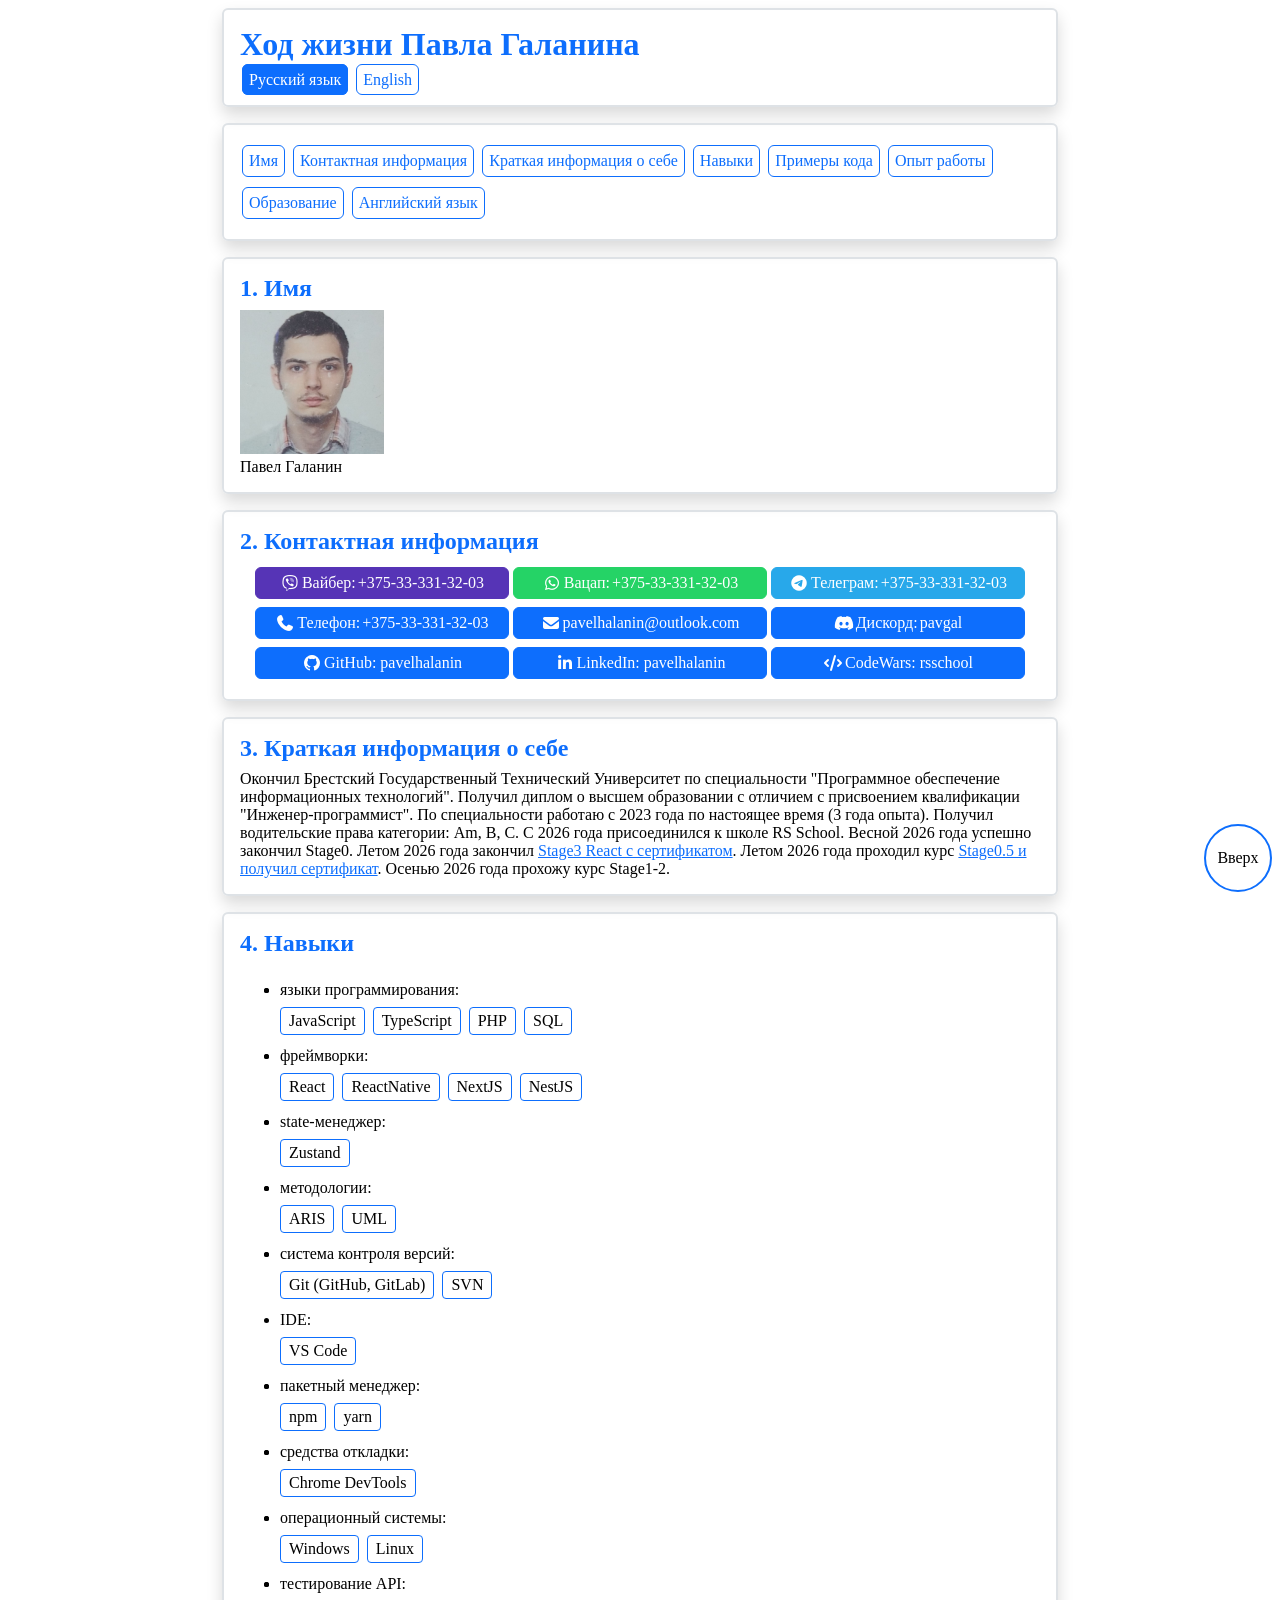
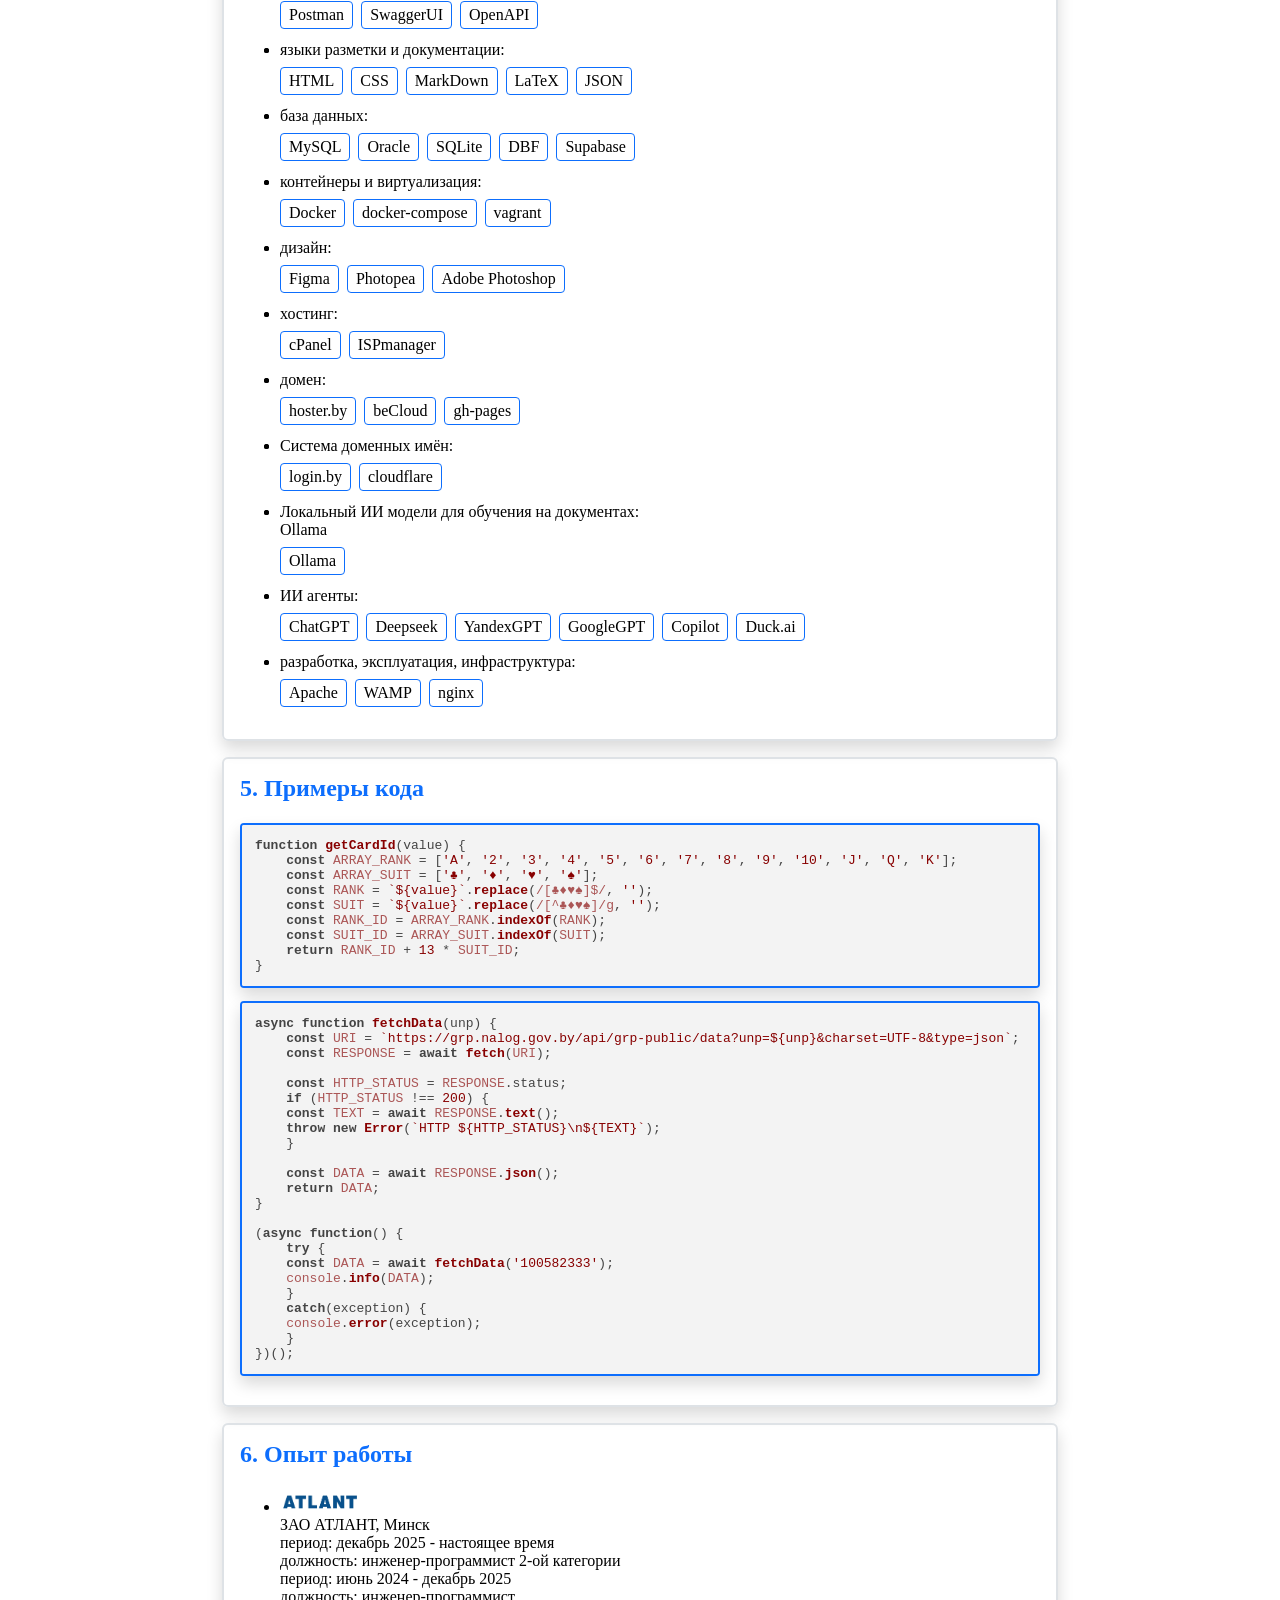
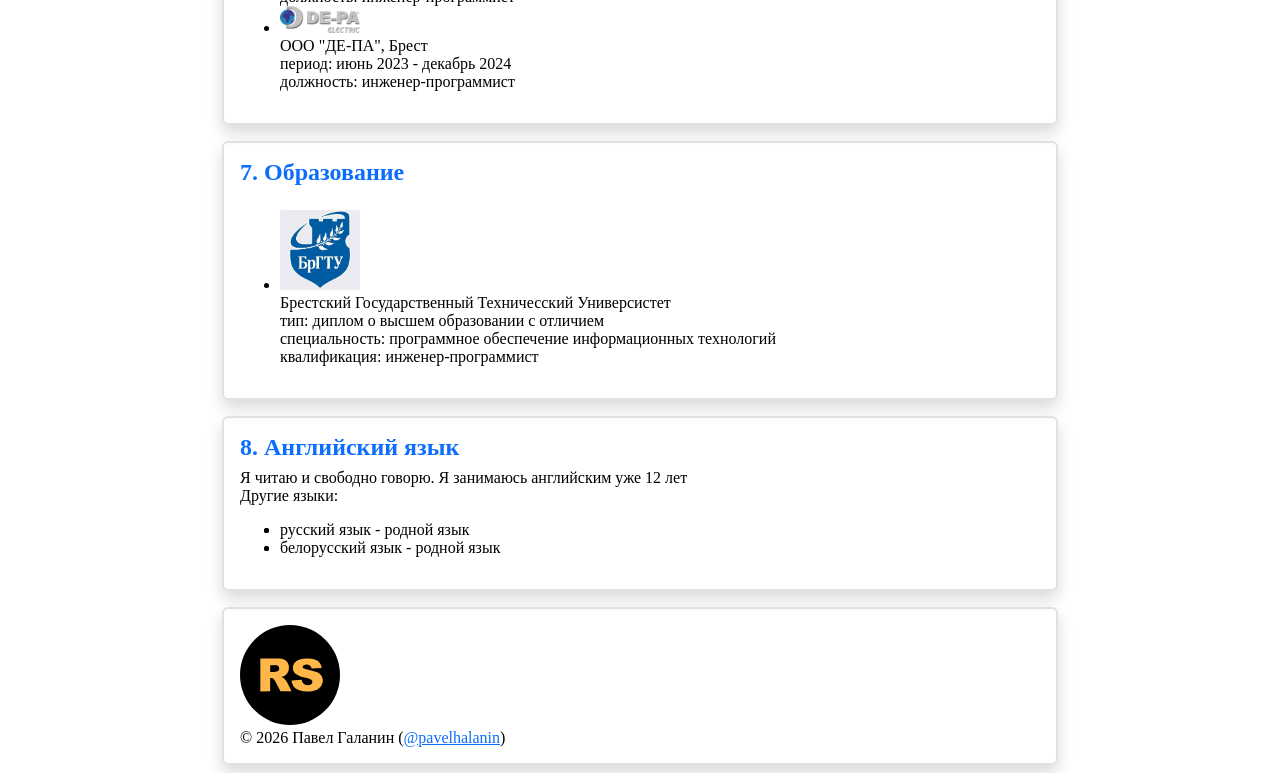
==== commit f8a1bb91: "feat: css added for headers" ====
--- a/index.html
+++ b/index.html
@@ -18,7 +18,7 @@
     </a>
     <div class="page__content_wrapper" id="#top">
         <div class="page__content_inner">
-            <h1 class="text-primary">
+            <h1>
                 <span data-lang="ru">Ход жизни Павла Галанина</span>
                 <span data-lang="en">Pavel Halanin CV</span>
             </h1>
--- a/style.css
+++ b/style.css
@@ -20,6 +20,17 @@
 
 a {
     color: var(--color-link);
+}
+
+h1,
+h2,
+h3,
+h4,
+h5,
+h6 {
+    color: var(--color-primary);
+    margin: 0;
+    padding-bottom: 8px;
 }
 
 #lang-en,
@@ -105,10 +116,6 @@
     color: var(--color-primary);
     background-color: rgba(0, 0, 0, 0);
     border-color: var(--color-primary);
-}
-
-.text-primary {
-    color: var(--color-primary);
 }
 
 .page__main_menu ul {
@@ -206,4 +213,20 @@
     border: 1px solid var(--color-primary);
     padding: 4px 8px;
     border-radius: 4px;
+}
+
+#id5-code-examples ul {
+    margin: 0;
+    padding: 0;
+}
+
+#id5-code-examples ul>li {
+    list-style-type: none;
+}
+
+#id5-code-examples ul>li>pre {
+    border: 2px solid var(--color-primary);
+    border-radius: 4px;
+    overflow: hidden;
+    box-shadow: 0 0.5rem 1rem rgba(0, 0, 0, 0.15);
 }
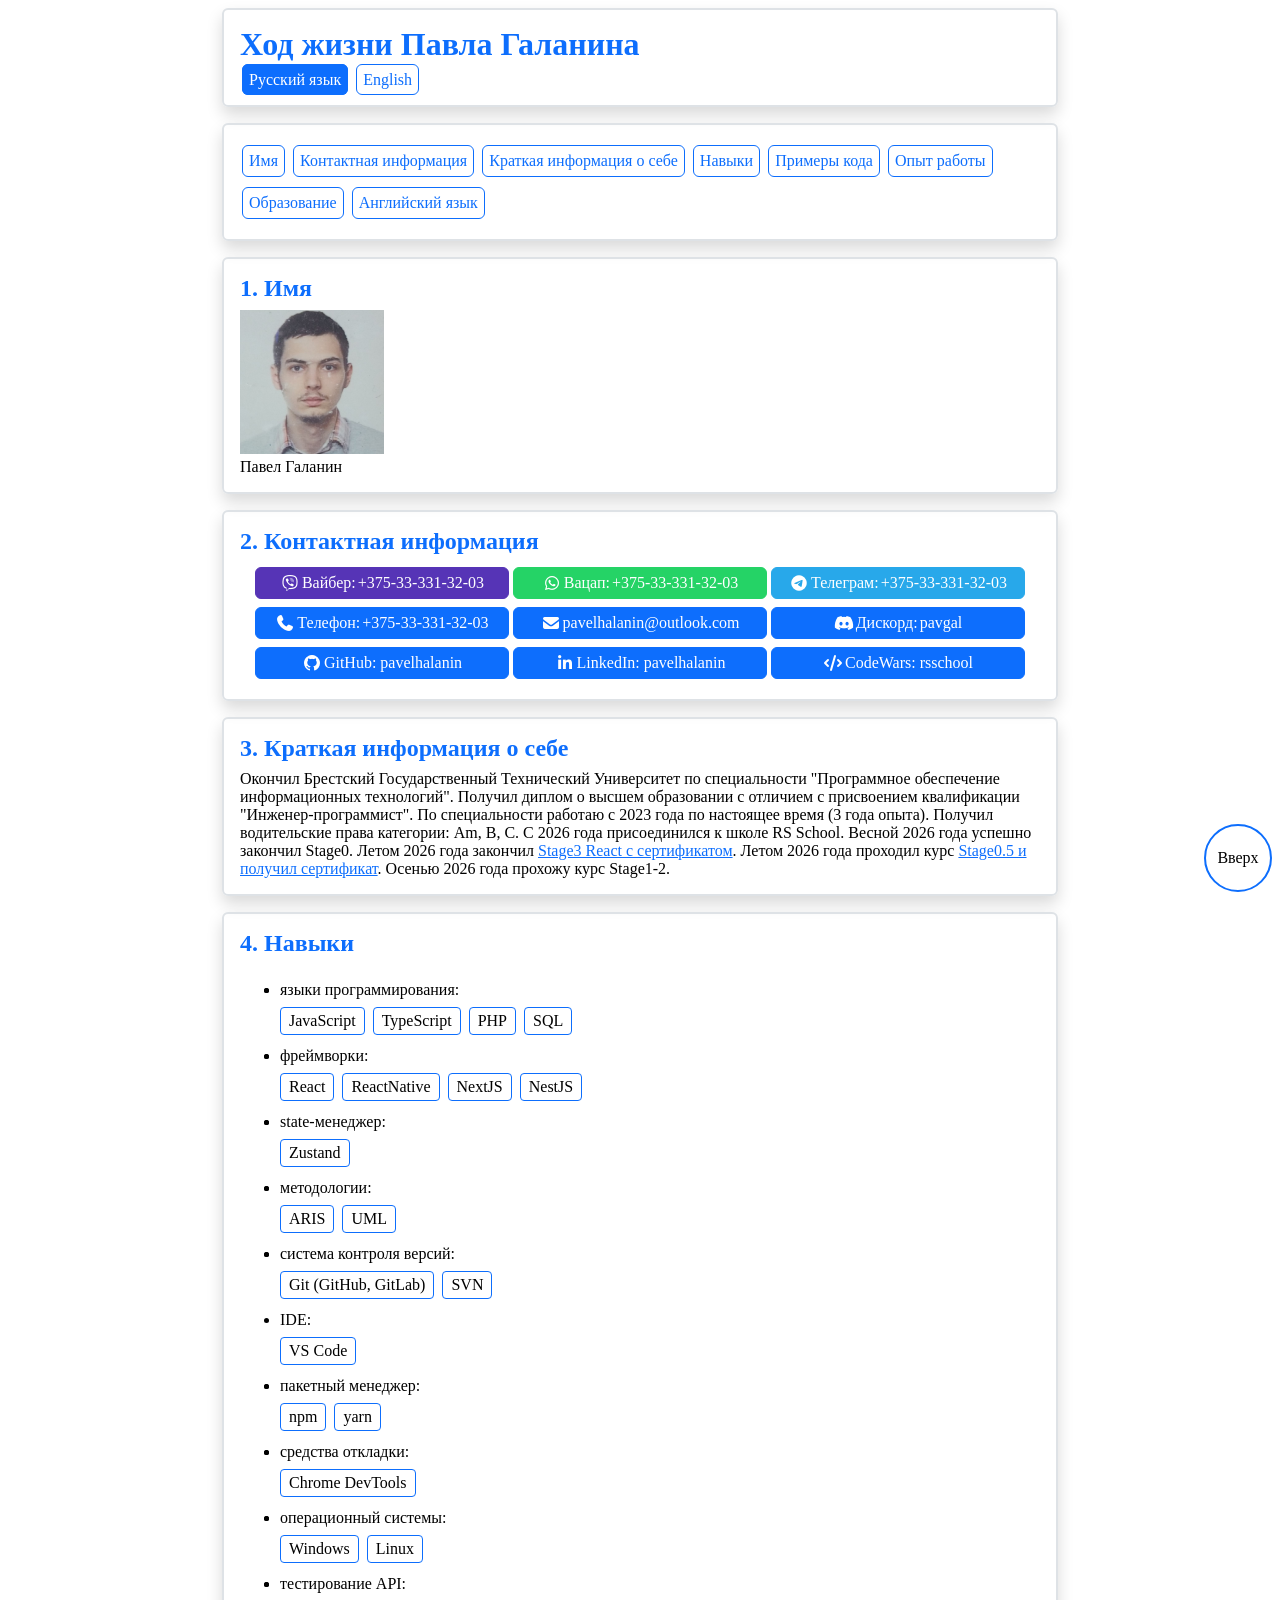
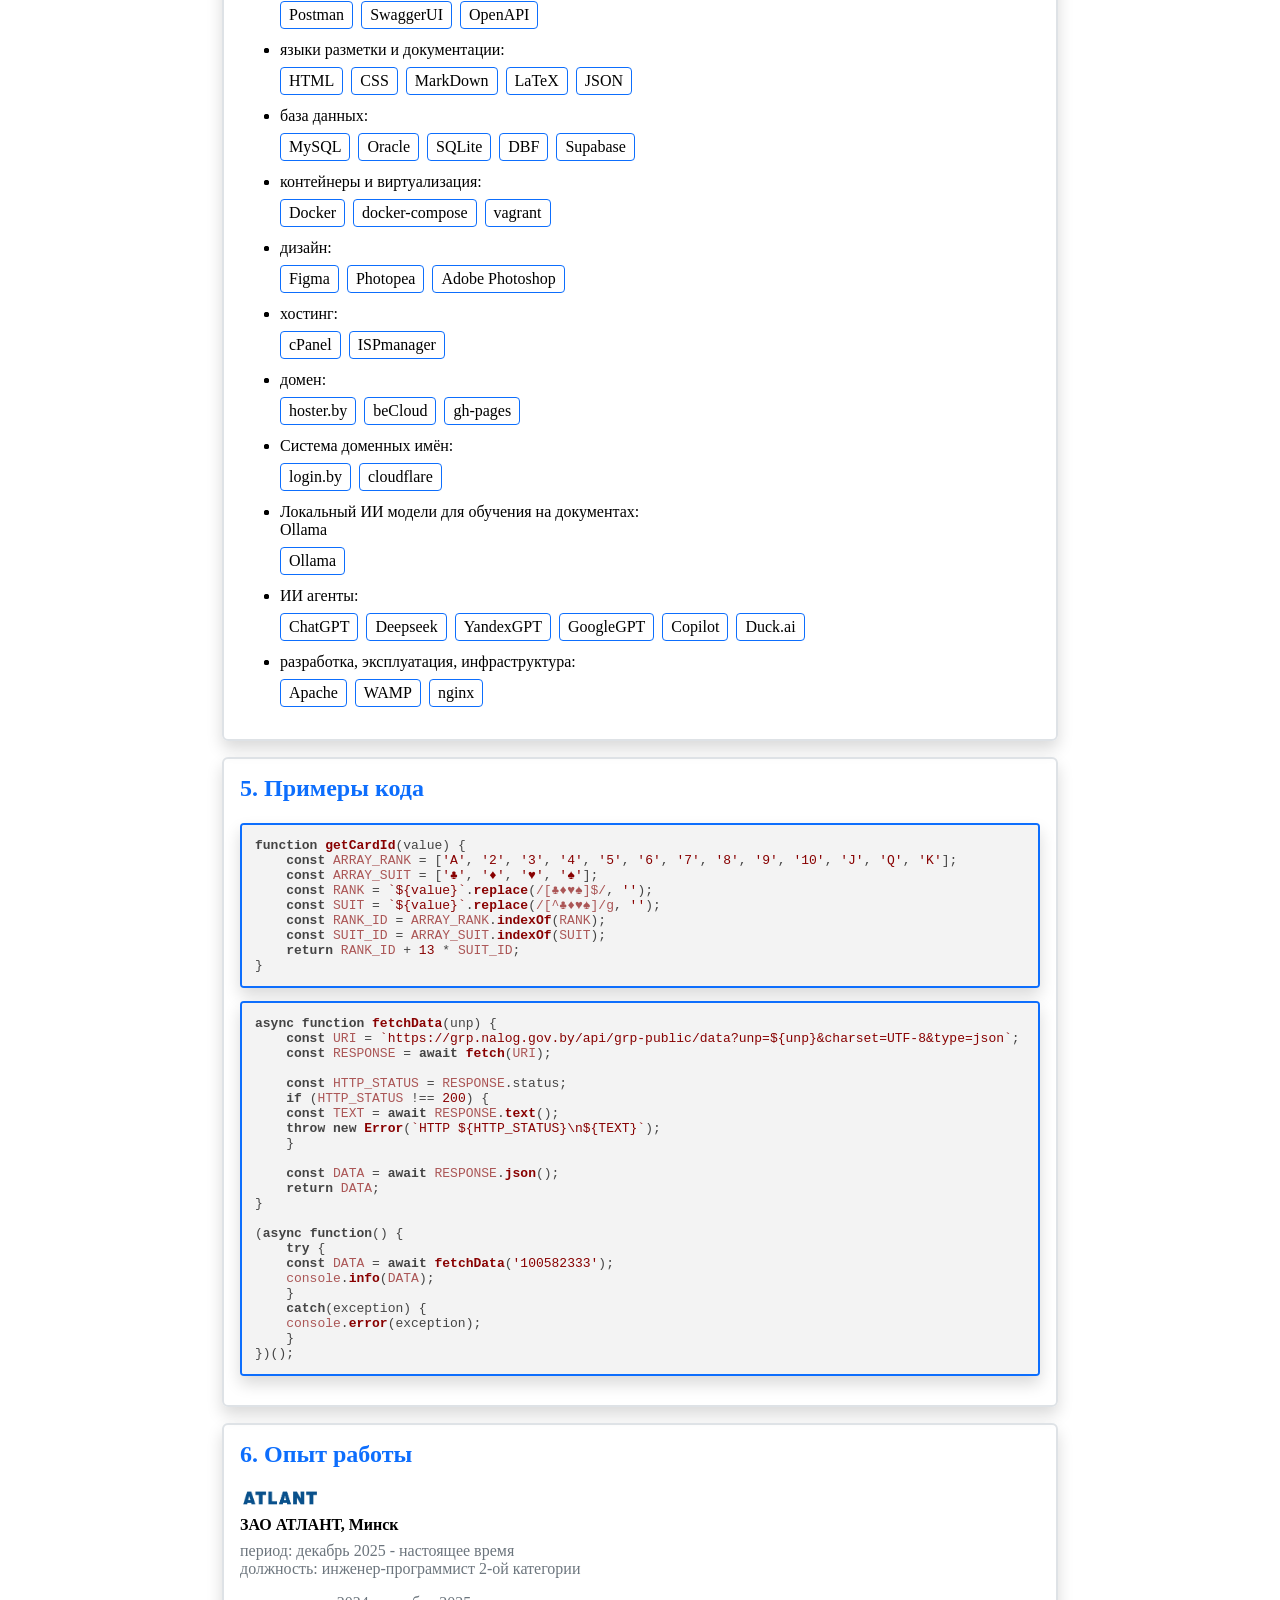
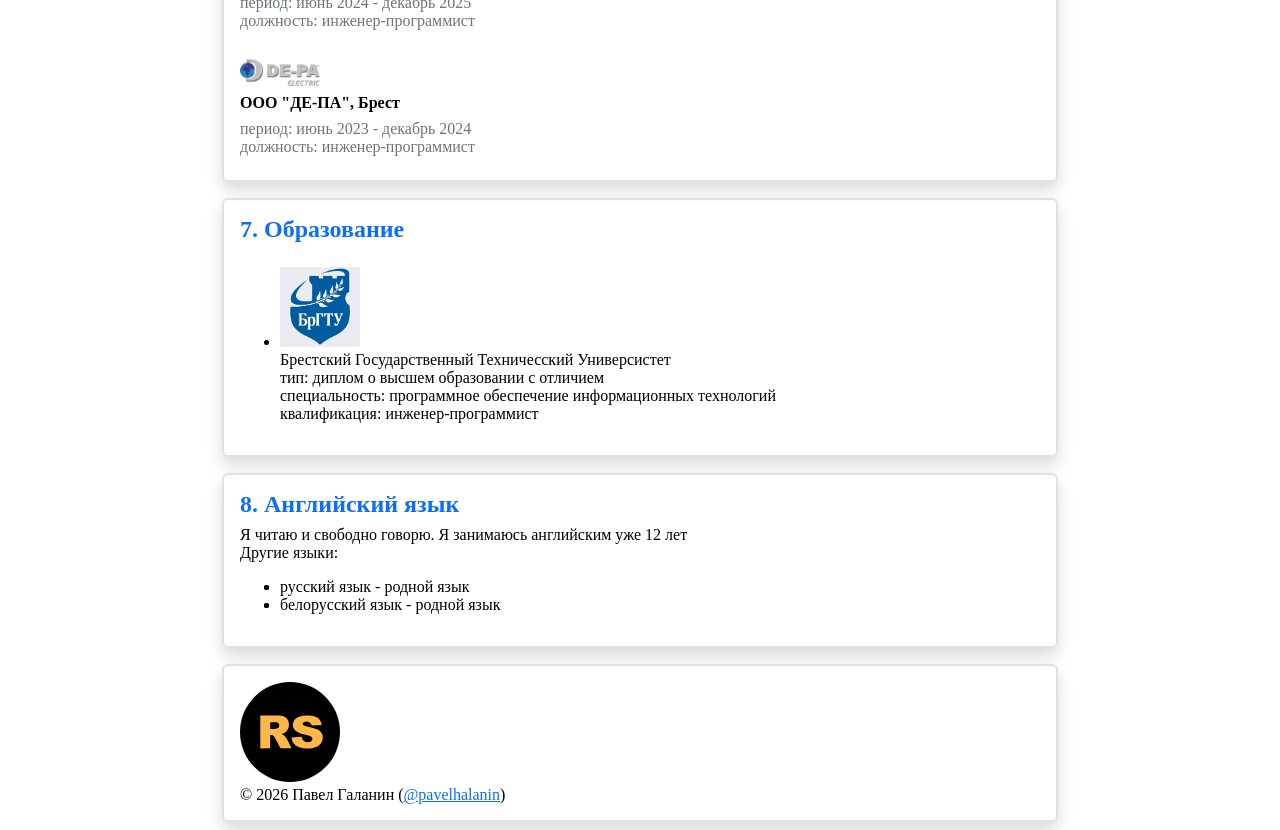
==== commit f3863fcd: "feat: css added for work experience" ====
--- a/index.html
+++ b/index.html
@@ -459,46 +459,46 @@
                 </h2>
                 <ul>
                     <li>
-                        <div>
+                        <div class="work__image_block">
                             <img src="./assets/work/atlant.jpg" alt="" width="80">
                         </div>
                         <div>
-                            <div>
+                            <div class="work__name_block">
                                 <span data-lang="ru">ЗАО АТЛАНТ, Минск</span>
                                 <span data-lang="en">ZAO ATLANT, Minsk</span>
                             </div>
-                            <div>
+                            <div class="work__period_block">
                                 <span data-lang="ru">период: декабрь 2025 &#8209; настоящее время</span>
                                 <span data-lang="en">period: December 2025 &#8209; present</span>
                             </div>
-                            <div>
+                            <div class="work__job_block">
                                 <span data-lang="ru">должность: инженер&#8209;программист 2&#8209;ой категории</span>
                                 <span data-lang="en">position: Middle Software Engineer</span>
                             </div>
-                            <div>
+                            <div class="work__period_block">
                                 <span data-lang="ru">период: июнь 2024 &#8209; декабрь 2025</span>
                                 <span data-lang="en">period: June 2024 &#8209; December 2025</span>
                             </div>
-                            <div>
+                            <div class="work__job_block">
                                 <span data-lang="ru">должность: инженер&#8209;программист</span>
                                 <span data-lang="en">position: Software Engineer</span>
                             </div>
                         </div>
                     </li>
                     <li>
-                        <div>
+                        <div class="work__image_block">
                             <img src="./assets/work/de-pa-electric.png" alt="" width="80">
                         </div>
                         <div>
-                            <div>
+                            <div class="work__name_block">
                                 <span data-lang="ru">ООО "ДЕ&#8209;ПА", Брест</span>
                                 <span data-lang="en">OOO DE&#8209;PA, Brest</span>
                             </div>
-                            <div>
+                            <div class="work__period_block">
                                 <span data-lang="ru">период: июнь 2023 &#8209; декабрь 2024</span>
                                 <span data-lang="en">period: June 2023 &#8209; December 2024</span>
                             </div>
-                            <div>
+                            <div class="work__job_block">
                                 <span data-lang="ru">должность: инженер&#8209;программист</span>
                                 <span data-lang="en">position: Software Engineer</span>
                             </div>
--- a/style.css
+++ b/style.css
@@ -15,6 +15,8 @@
     --color-whatsapp: #25d366;
     --color-telegram: #28a8ea;
     --color-primary: rgb(13, 110, 253);
+    --color-secondary: #6c757d;
+    --color-success: #198754;
     --color-link: #0d6efd;
 }
 
@@ -229,4 +231,43 @@
     border-radius: 4px;
     overflow: hidden;
     box-shadow: 0 0.5rem 1rem rgba(0, 0, 0, 0.15);
+}
+
+#id6-work-experience ul {
+    margin: 0;
+    padding: 0;
+
+    display: flex;
+    flex-direction: column;
+    gap: 16px;
+}
+
+#id6-work-experience ul>li {
+    list-style-type: none;
+}
+
+.work__image_block {
+    height: 32px;
+    display: flex;
+    align-items: end;
+    padding-bottom: 8px;
+}
+
+.work__image_block img {
+    max-width: 300px;
+    max-height: 32px;
+}
+
+.work__name_block {
+    font-weight: bold;
+}
+
+.work__period_block {
+    color: var(--color-secondary);
+    padding-top: 8px;
+}
+
+.work__job_block {
+    color: var(--color-secondary);
+    padding-bottom: 8px;
 }
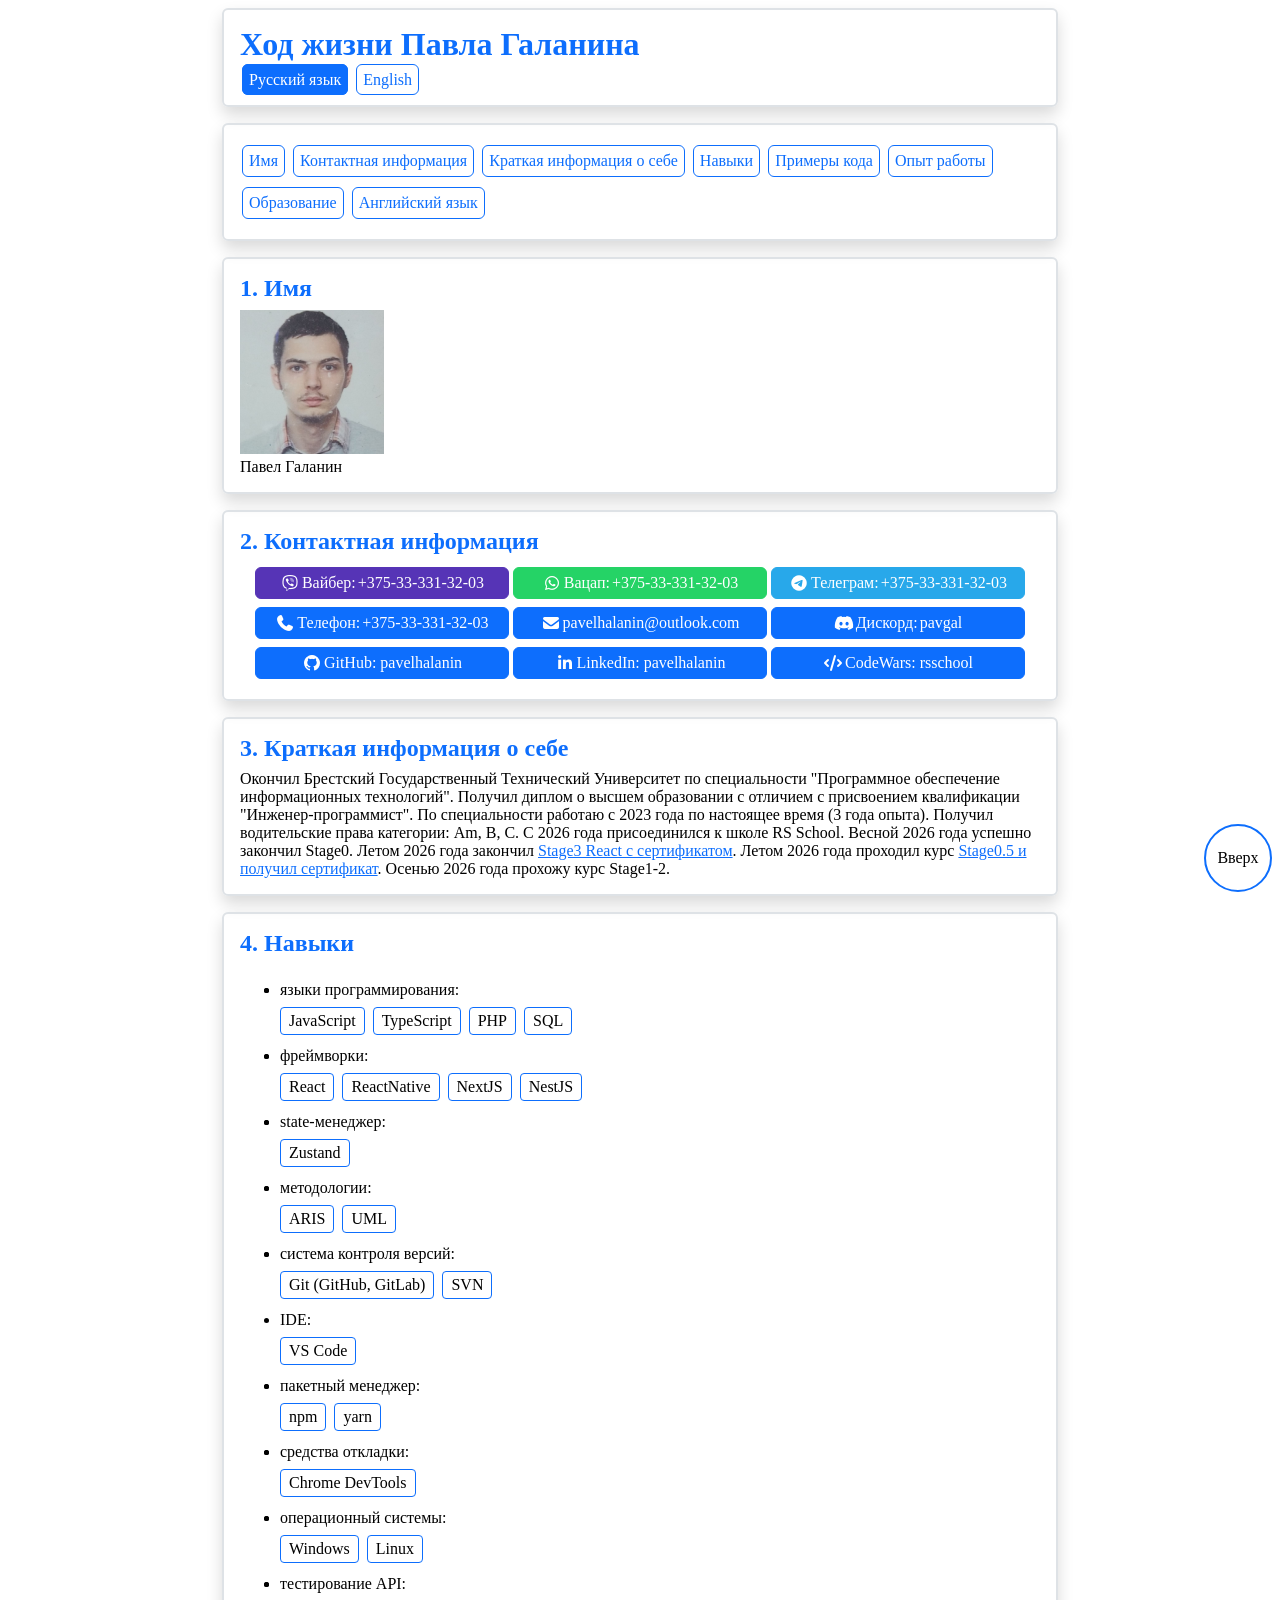
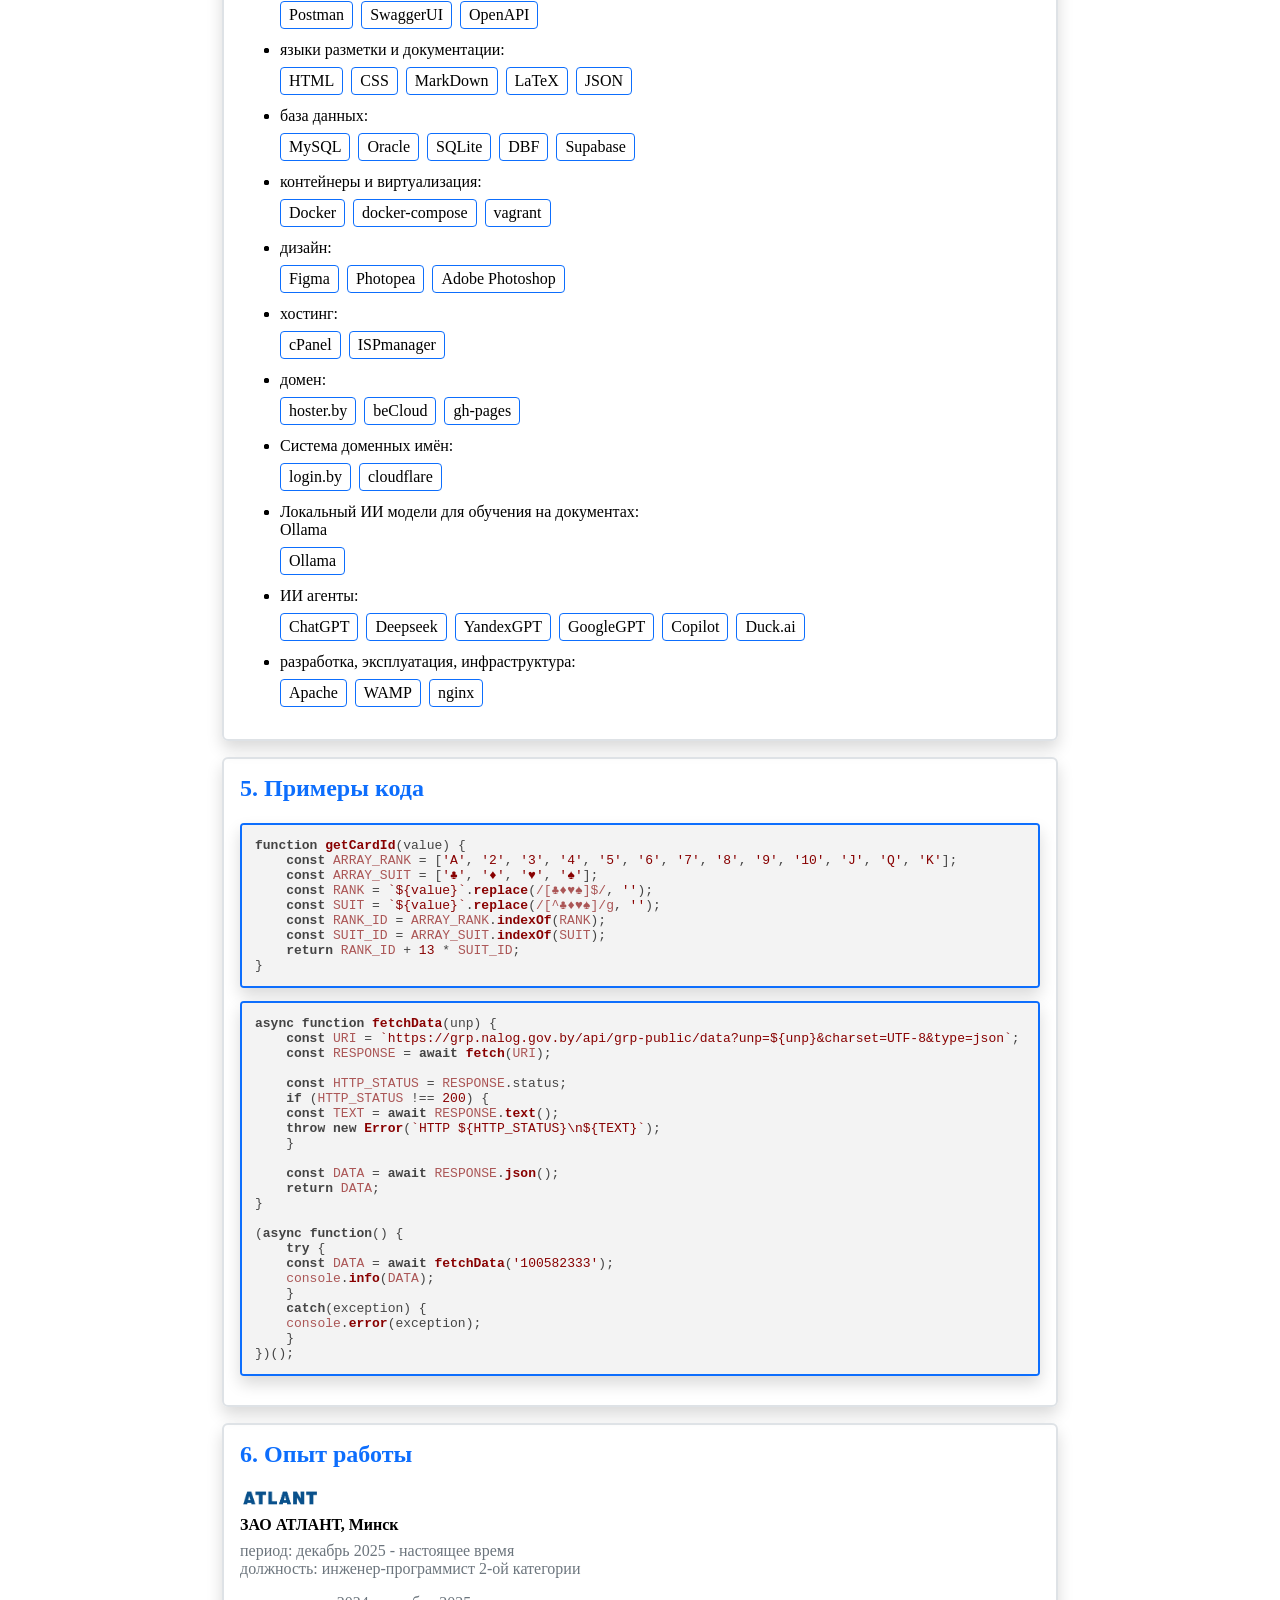
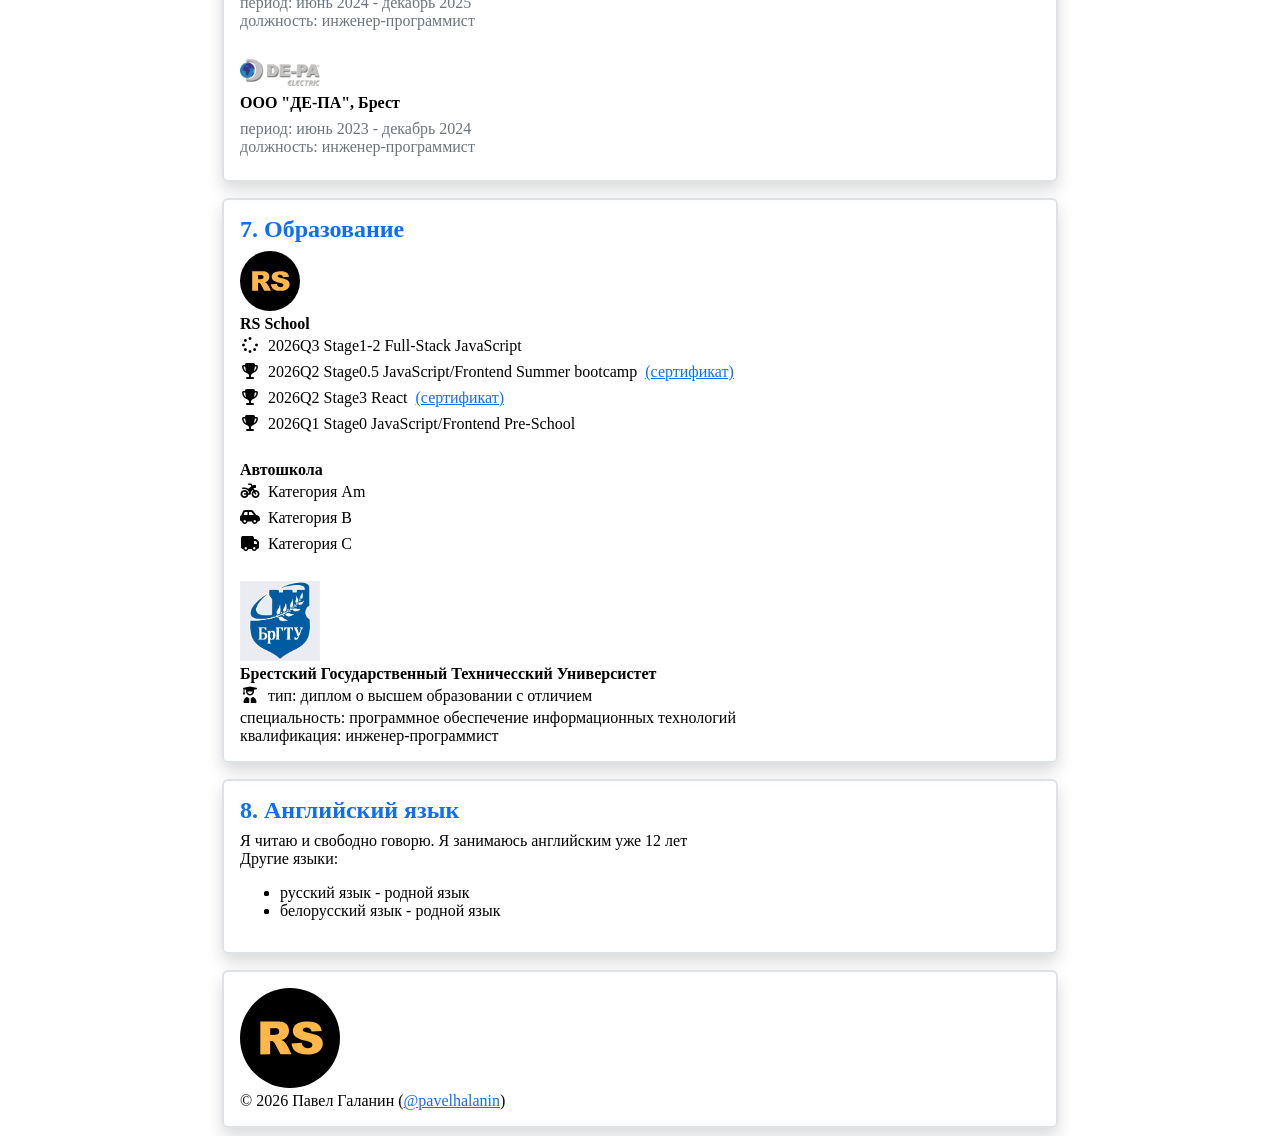
==== commit 78ff6aca: "feat: education section updated" ====
--- a/index.html
+++ b/index.html
@@ -516,14 +516,68 @@
                 <ul>
                     <li>
                         <div>
+                            <img src="./assets/footer/rss-logo.svg" alt="RS School" height="60">
+                        </div>
+                        <div class="education__name_block">
+                            RS School
+                        </div>
+                        <div class="education__icon_block">
+                            <i class="fa-solid fa-spinner"></i>
+                            2026Q3 Stage1-2 Full-Stack JavaScript
+                        </div>
+                        <div class="education__icon_block">
+                            <i class="fa-solid fa-trophy"></i>
+                            2026Q2 Stage0.5 JavaScript/Frontend Summer bootcamp
+                            <a target="_blank" href="https://app.rs.school/certificate/zqp3ydoz">
+                                <span data-lang="ru">(сертификат)</span>
+                                <span data-lang="en">(certificate)</span>
+                            </a>
+                        </div>
+                        <div class="education__icon_block">
+                            <i class="fa-solid fa-trophy"></i>
+                            2026Q2 Stage3 React
+                            <a target="_blank" href="https://app.rs.school/certificate/sbwv7urx">
+                                <span data-lang="ru">(сертификат)</span>
+                                <span data-lang="en">(certificate)</span>
+                            </a>
+                        </div>
+                        <div class="education__icon_block">
+                            <i class="fa-solid fa-trophy"></i>
+                            2026Q1 Stage0 JavaScript/Frontend Pre-School
+                        </div>
+                    </li>
+                    <li>
+                        <div class="education__name_block">
+                            <span data-lang="ru">Автошкола</span>
+                            <span data-lang="en">Driving school</span>
+                        </div>
+                        <div class="education__icon_block">
+                            <i class="fa-solid fa-motorcycle"></i>
+                            <span data-lang="ru">Категория Am</span>
+                            <span data-lang="en">Category Am</span>
+                        </div>
+                        <div class="education__icon_block">
+                            <i class="fa-solid fa-car-side"></i>
+                            <span data-lang="ru">Категория B</span>
+                            <span data-lang="en">Category B</span>
+                        </div>
+                        <div class="education__icon_block">
+                            <i class="fa-solid fa-truck"></i>
+                            <span data-lang="ru">Категория C</span>
+                            <span data-lang="en">Category C</span>
+                        </div>
+                    </li>
+                    <li>
+                        <div>
                             <img src="./assets/education/brgtu.jpg" alt="" width="80">
                         </div>
                         <div>
-                            <div>
+                            <div class="education__name_block">
                                 <span data-lang="ru">Брестский Государственный Техничесский Универсистет</span>
                                 <span data-lang="en">Brest State Technical University</span>
                             </div>
-                            <div>
+                            <div class="education__icon_block">
+                                <i class="fa-solid fa-user-graduate"></i>
                                 <span data-lang="ru">тип: диплом о высшем образовании с отличием</span>
                                 <span data-lang="en">type: diploma of higher education with honors</span>
                             </div>
@@ -538,6 +592,7 @@
                             </div>
                         </div>
                     </li>
+
                 </ul>
             </div>
         </section>
--- a/style.css
+++ b/style.css
@@ -270,4 +270,26 @@
 .work__job_block {
     color: var(--color-secondary);
     padding-bottom: 8px;
+}
+
+#id7-education ul {
+    margin: 0;
+    padding: 0;
+    display: flex;
+    flex-direction: column;
+    gap: 24px;
+}
+
+#id7-education ul>li {
+    list-style-type: none;
+}
+
+#id7-education .education__name_block {
+    font-weight: bold;
+}
+
+#id7-education .education__icon_block {
+    display: flex;
+    gap: 8px;
+    padding: 4px 0;
 }
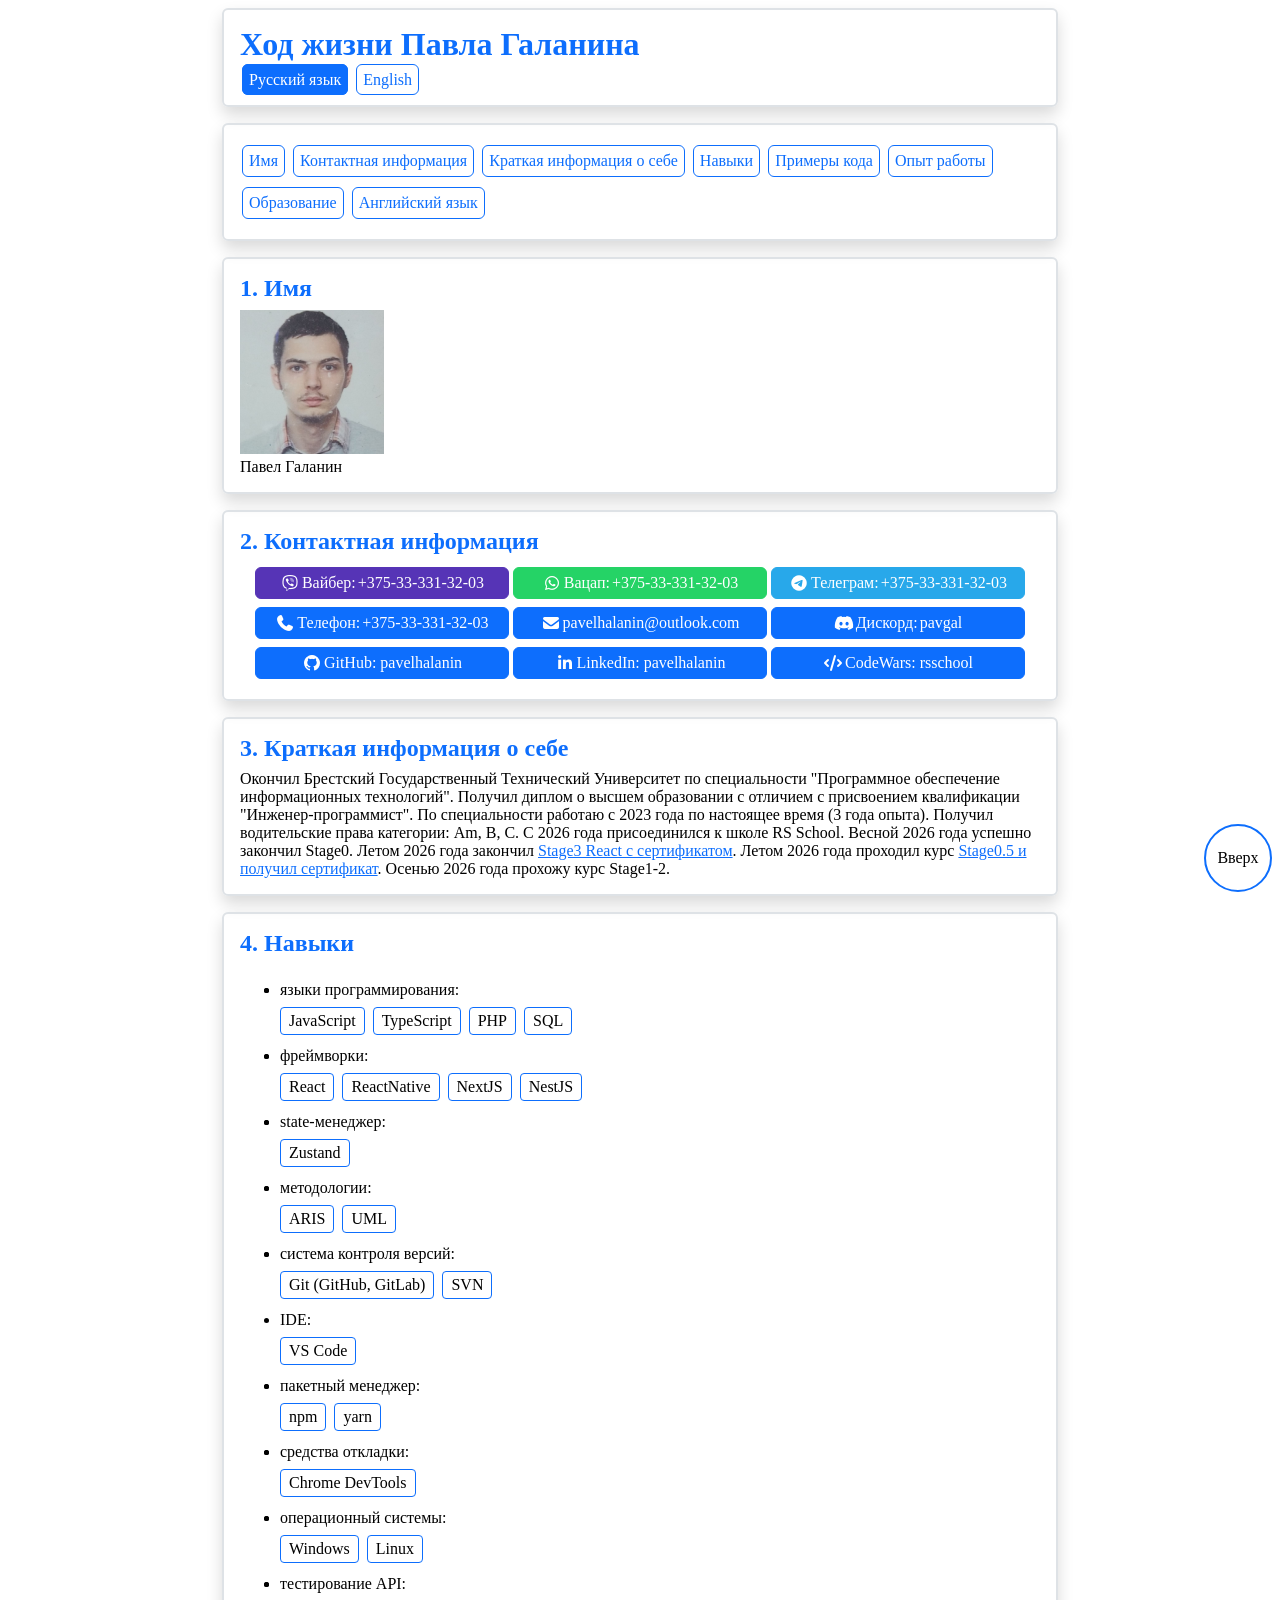
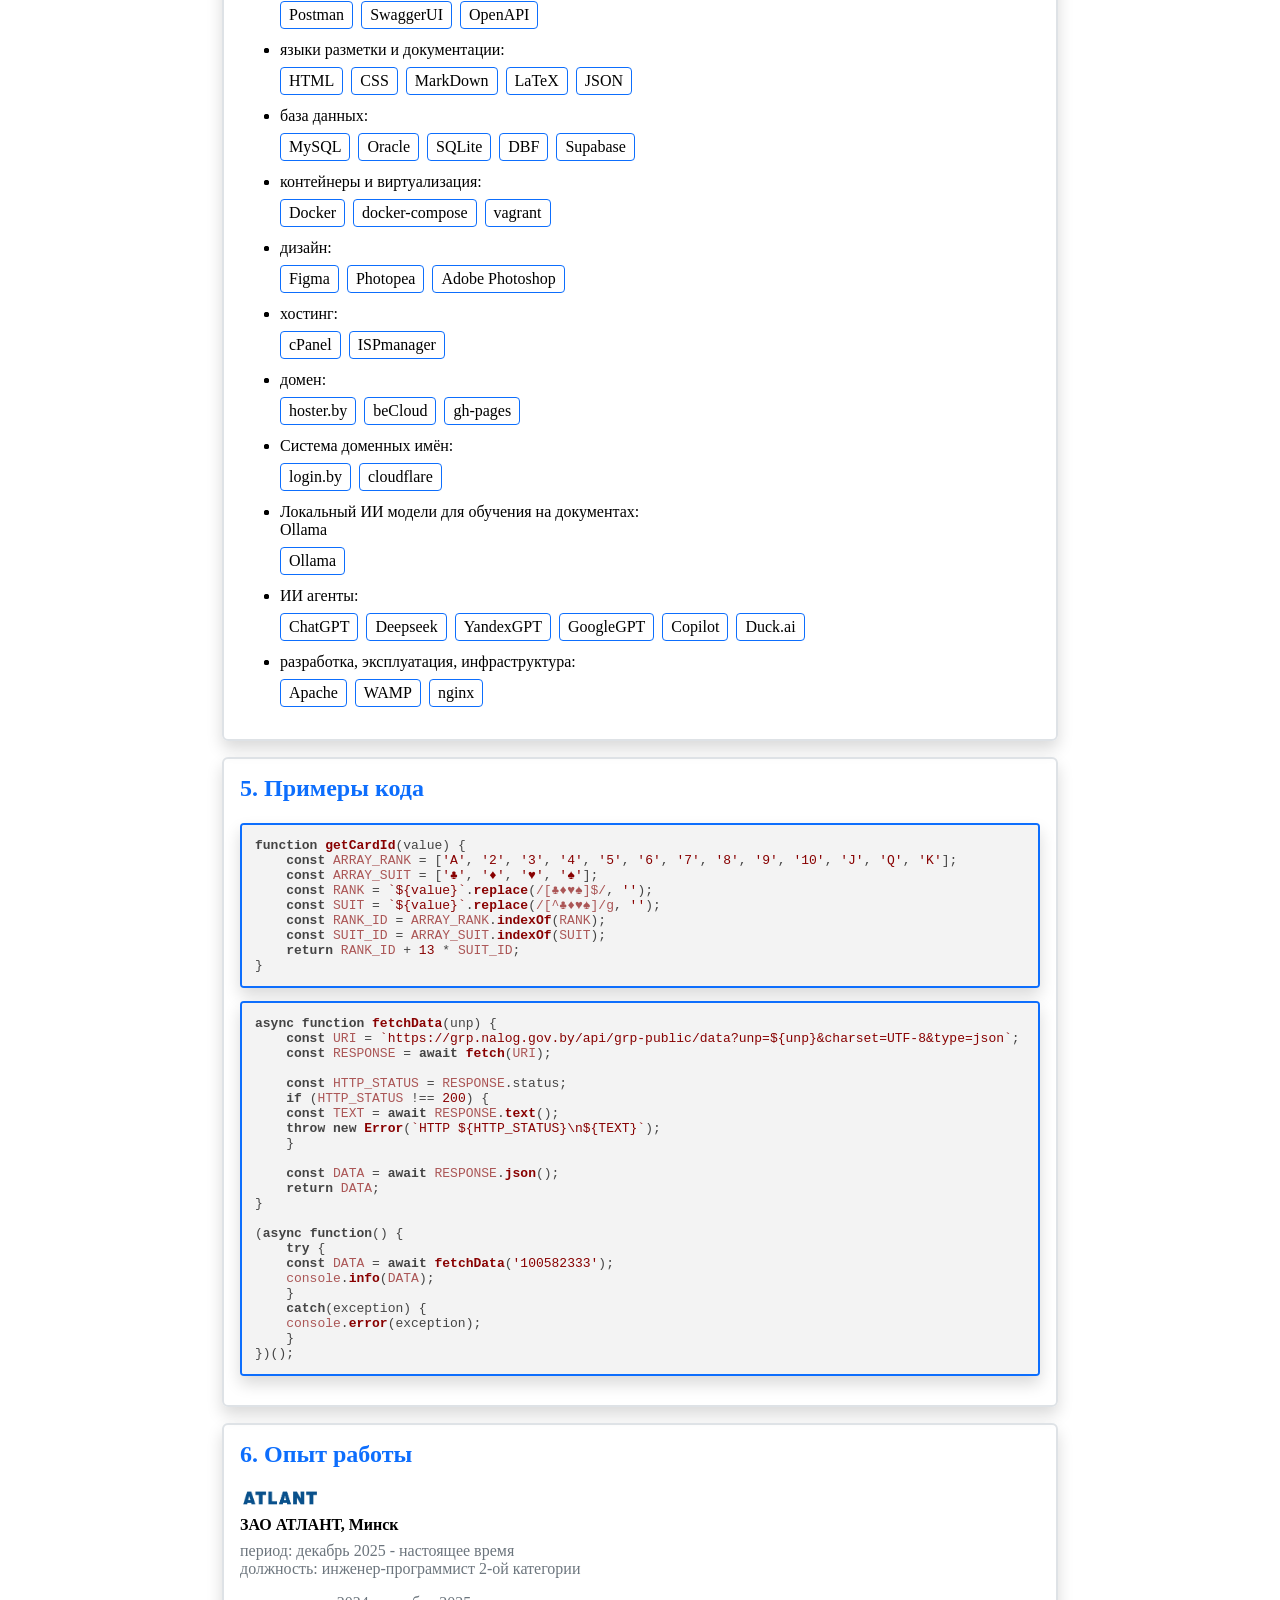
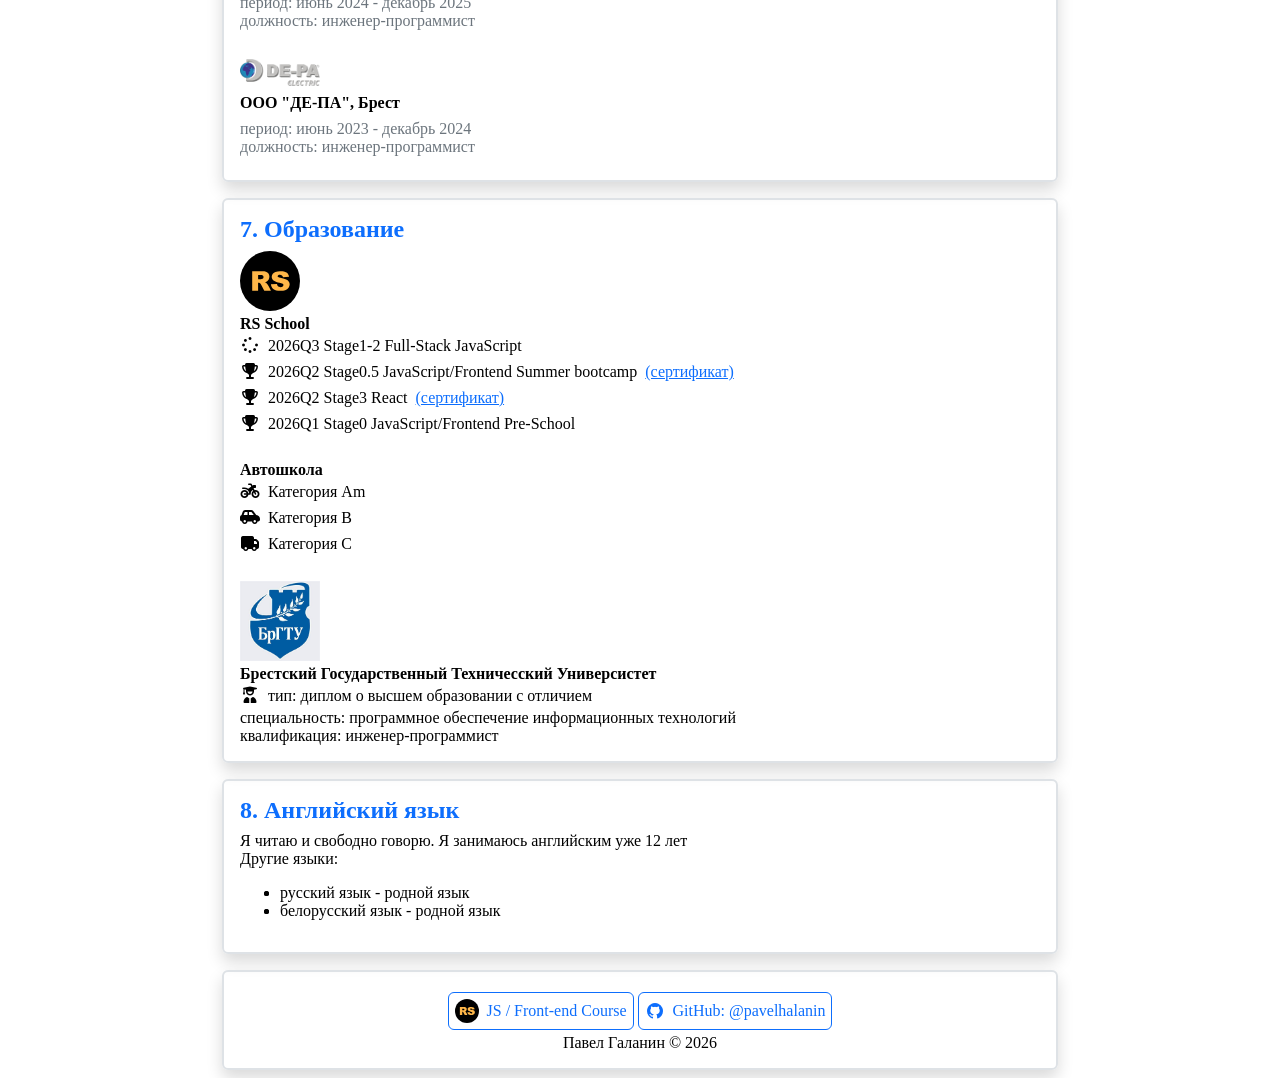
==== commit befe9b0d: "feat: footer updated" ====
--- a/index.html
+++ b/index.html
@@ -625,17 +625,19 @@
     </main>
     <footer class="page__content_wrapper">
         <div class="page__content_inner">
-            <div>
-                <span data-lang="ru"><a title="Ссылка на курс" href="https://rs.school/courses/javascript"><img
-                            src="./assets/footer/rss-logo.svg" alt="RS School" height="100"></a></span>
-                <span data-lang="en"><a title="Course link" href="https://rs.school/courses/javascript"><img
-                            src="./assets/footer/rss-logo.svg" alt="RS School" height="100"></a></span>
-            </div>
-            <div>
-                <span data-lang="ru">© 2026 Павел Галанин (<a title="Ссылка на GitHub"
-                        href="https://github.com/pavelhalanin">@pavelhalanin</a>)</span>
-                <span data-lang="en">© 2026 Pavel Halanin (<a title="Link to GitHub"
-                        href="https://github.com/pavelhalanin">@pavelhalanin</a>)</span>
+            <div class="footer__buttons">
+                <a class="btn" target="_blank" href="https://rs.school/courses/javascript">
+                    <img src="./assets/footer/rss-logo.svg" alt="RS School" height="24">
+                    JS / Front-end Course
+                </a>
+                <a class="btn" target="_blank" href="https://github.com/pavelhalanin">
+                    <i class="fa-brands fa-github"></i>
+                    GitHub: @pavelhalanin
+                </a>
+            </div>
+            <div class="footer__rights">
+                <span data-lang="ru">Павел Галанин © 2026</span>
+                <span data-lang="en">Pavel Halanin © 2026</span>
             </div>
         </div>
     </footer>
--- a/style.css
+++ b/style.css
@@ -292,4 +292,28 @@
     display: flex;
     gap: 8px;
     padding: 4px 0;
+}
+
+.footer__buttons {
+    display: flex;
+    justify-content: center;
+    flex-wrap: wrap;
+}
+
+.footer__buttons a {
+    display: flex;
+    text-decoration: none;
+    justify-content: center;
+    align-items: center;
+    gap: 8px;
+    transition: all ease 0.5s;
+}
+
+.footer__buttons a:hover {
+    background-color: var(--color-primary);
+    color: white;
+}
+
+.footer__rights {
+    text-align: center;
 }
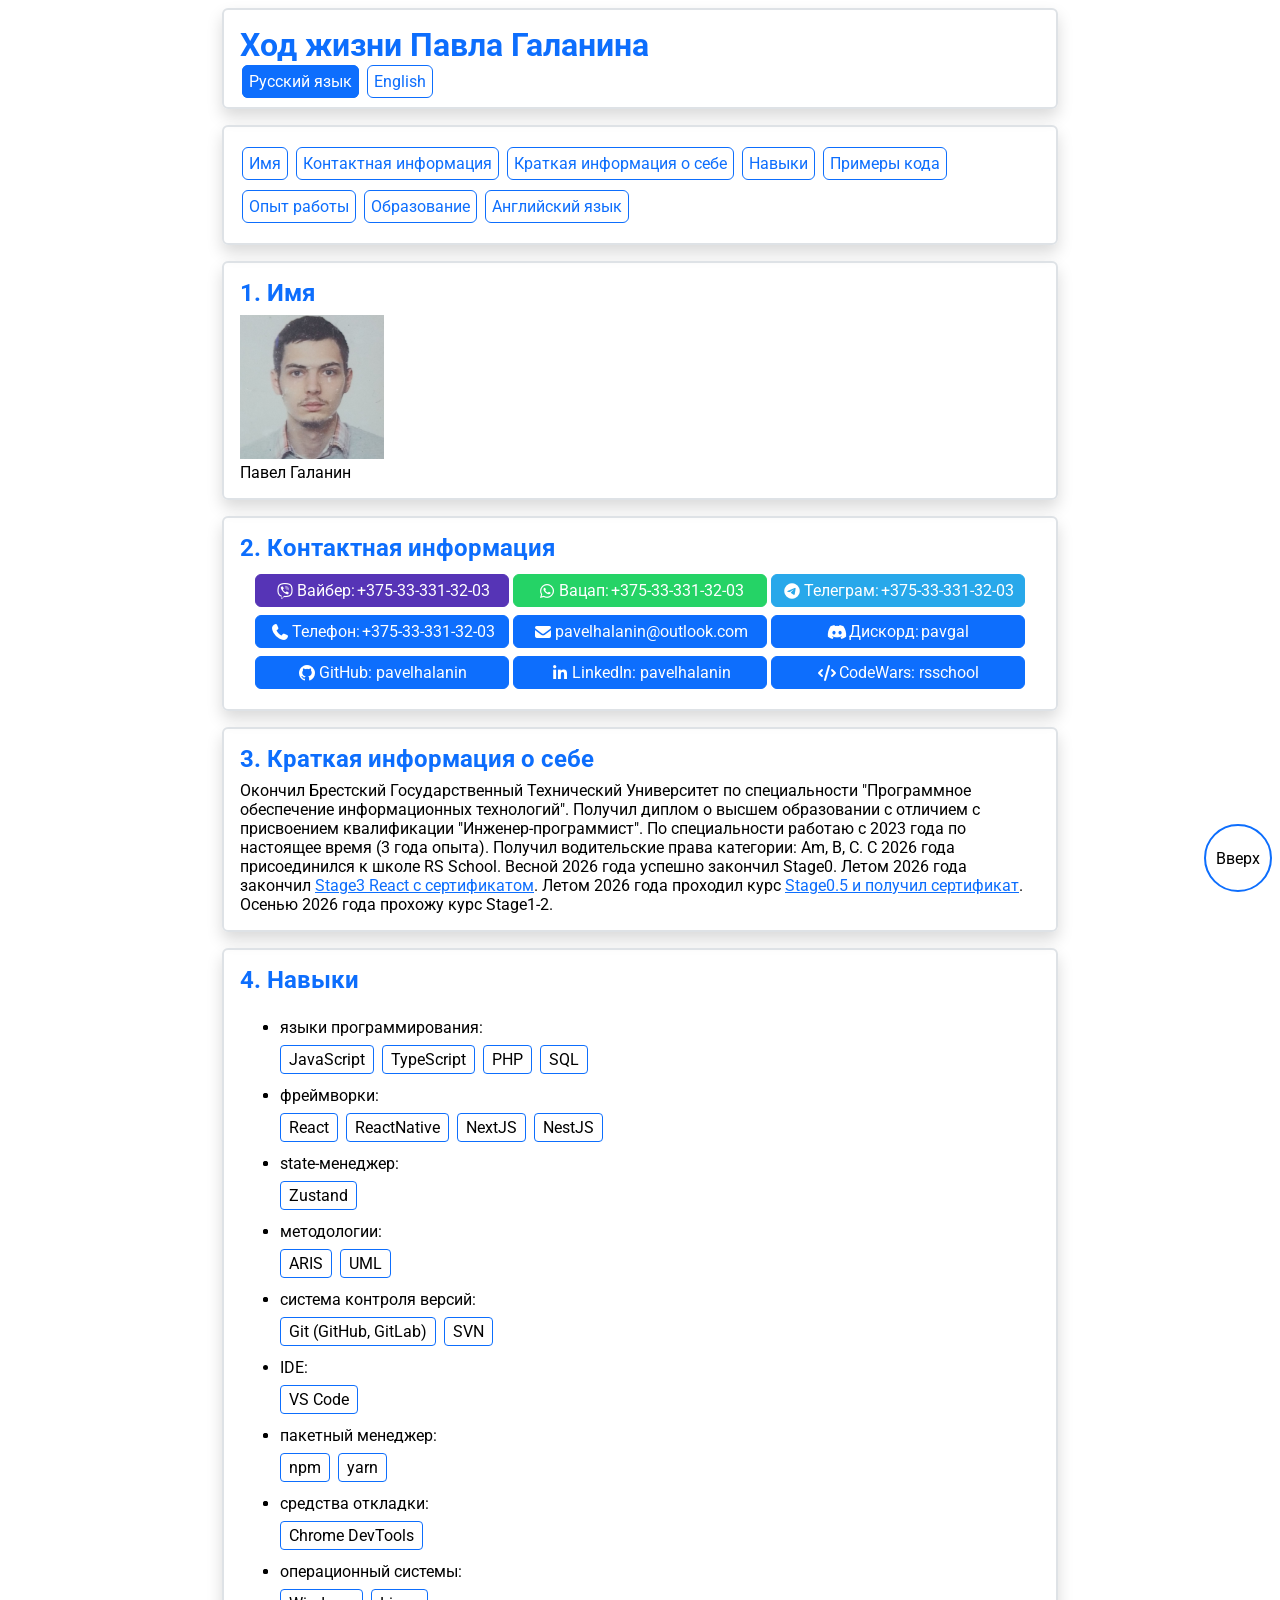
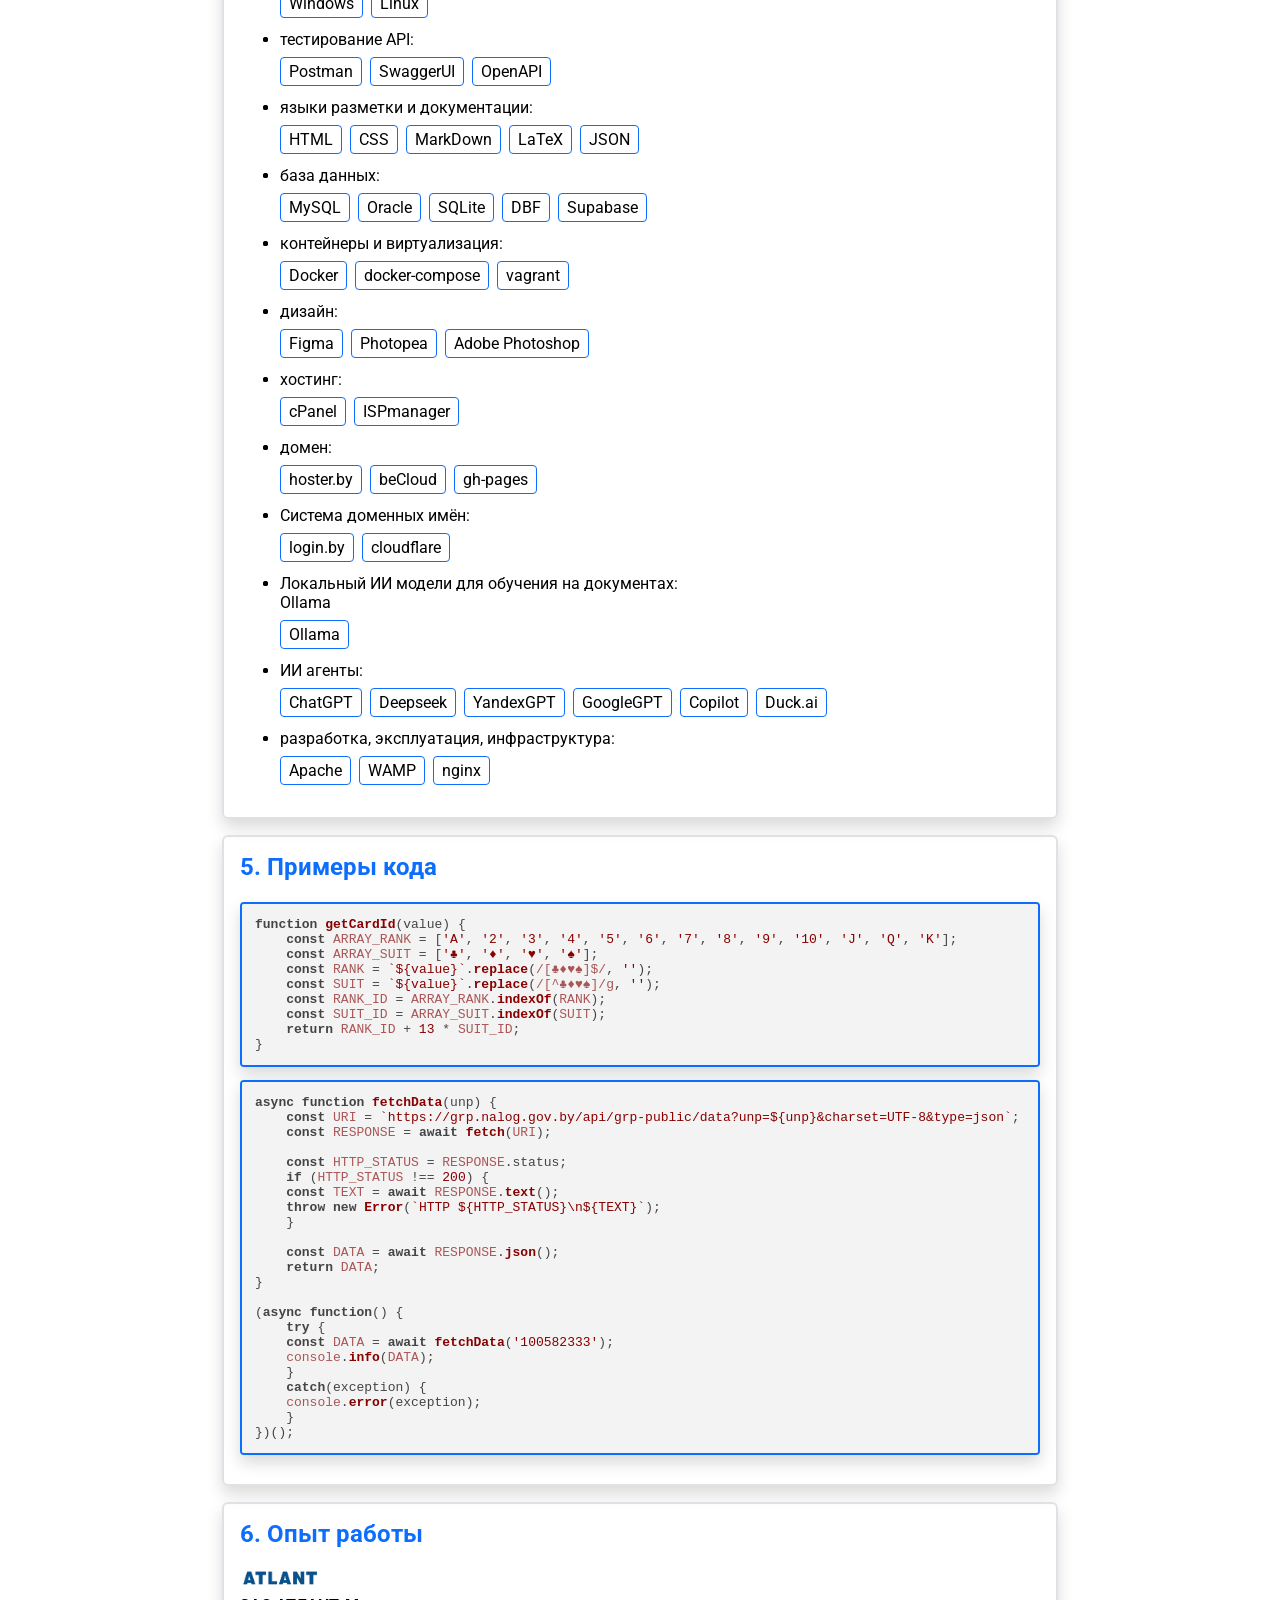
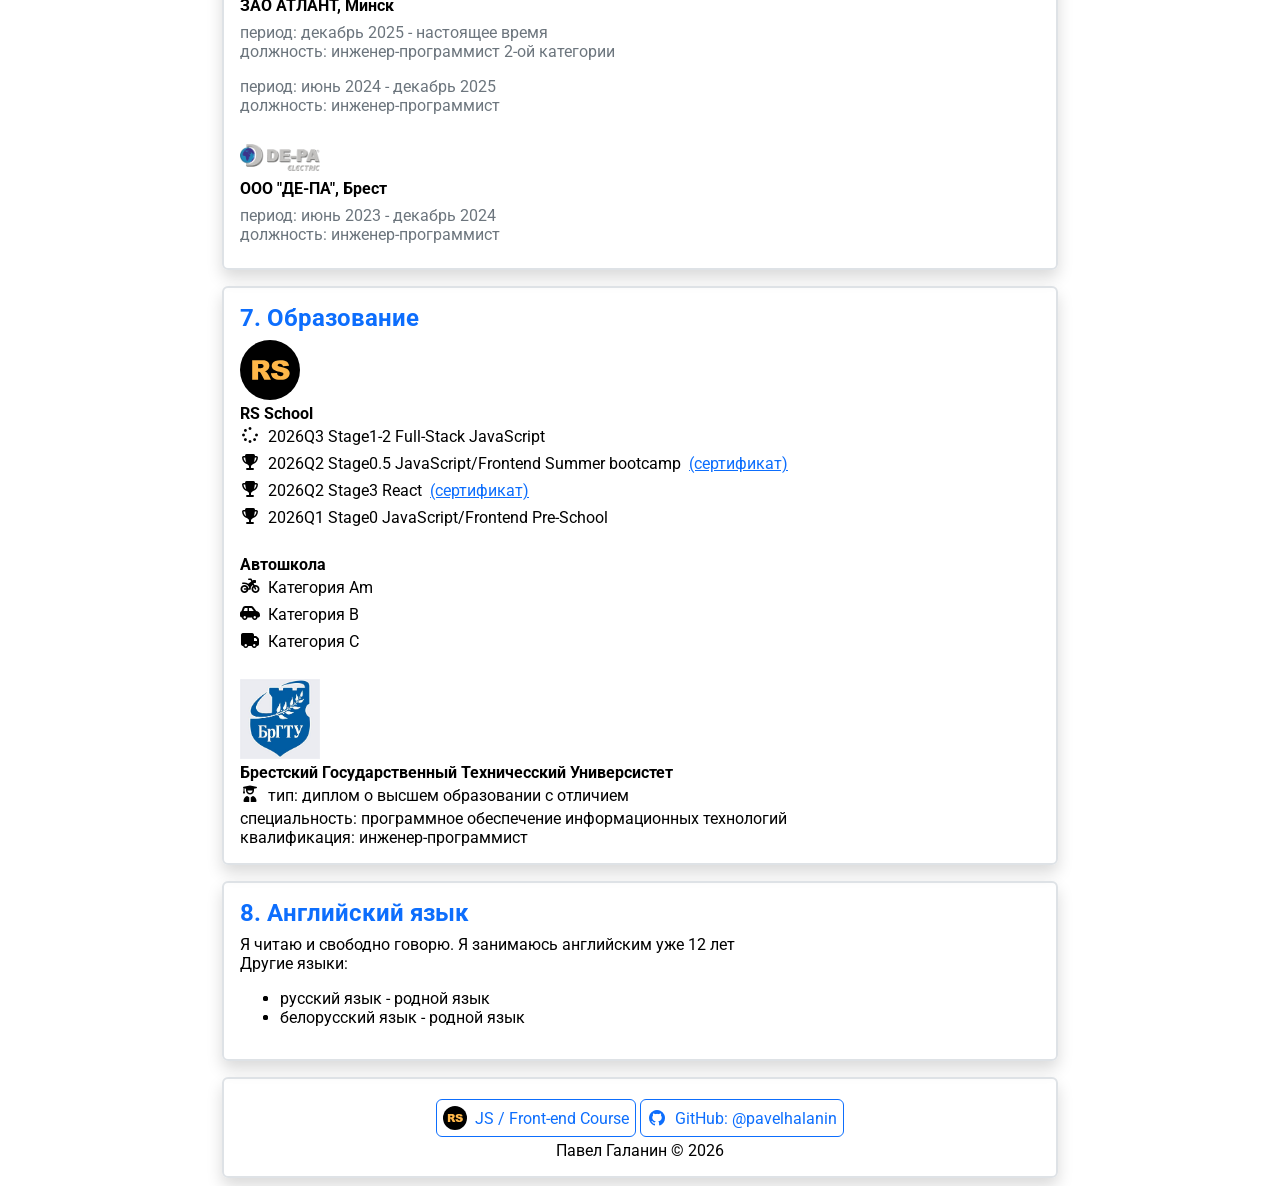
==== commit f3764bcb: "feat: font Roboto added" ====
--- a/index.html
+++ b/index.html
@@ -7,6 +7,10 @@
     <title>CV</title>
     <link rel="stylesheet" href="./style.css">
     <link rel="stylesheet" href="./assets/libs/fontawesome-free/modules/@fortawesome/fontawesome-free/css/all.min.css">
+    <link rel="preconnect" href="https://fonts.googleapis.com">
+    <link rel="preconnect" href="https://fonts.gstatic.com" crossorigin>
+    <link href="https://fonts.googleapis.com/css2?family=Roboto:ital,wght@0,100..900;1,100..900&display=swap"
+        rel="stylesheet">
 </head>
 
 <body>
@@ -94,7 +98,7 @@
                     <span data-lang="en">1. Full Name</span>
                 </h2>
                 <div>
-                    <img src="./assets/name/I.png" alt="">
+                    <img src="./assets/name/I.png" alt="Pavel Halanin avatar">
                 </div>
                 <div data-lang="ru">Павел Галанин</div>
                 <div data-lang="en">Pavel Halanin</div>
@@ -460,7 +464,7 @@
                 <ul>
                     <li>
                         <div class="work__image_block">
-                            <img src="./assets/work/atlant.jpg" alt="" width="80">
+                            <img src="./assets/work/atlant.jpg" alt="logo" width="80">
                         </div>
                         <div>
                             <div class="work__name_block">
@@ -487,7 +491,7 @@
                     </li>
                     <li>
                         <div class="work__image_block">
-                            <img src="./assets/work/de-pa-electric.png" alt="" width="80">
+                            <img src="./assets/work/de-pa-electric.png" alt="logo" width="80">
                         </div>
                         <div>
                             <div class="work__name_block">
@@ -516,7 +520,7 @@
                 <ul>
                     <li>
                         <div>
-                            <img src="./assets/footer/rss-logo.svg" alt="RS School" height="60">
+                            <img src="./assets/footer/rss-logo.svg" alt="logo" height="60">
                         </div>
                         <div class="education__name_block">
                             RS School
@@ -569,7 +573,7 @@
                     </li>
                     <li>
                         <div>
-                            <img src="./assets/education/brgtu.jpg" alt="" width="80">
+                            <img src="./assets/education/brgtu.jpg" alt="logo" width="80">
                         </div>
                         <div>
                             <div class="education__name_block">
--- a/style.css
+++ b/style.css
@@ -8,6 +8,7 @@
     width: 100%;
     height: 100%;
     margin: 0;
+    font-family: Roboto;
 }
 
 :root {
